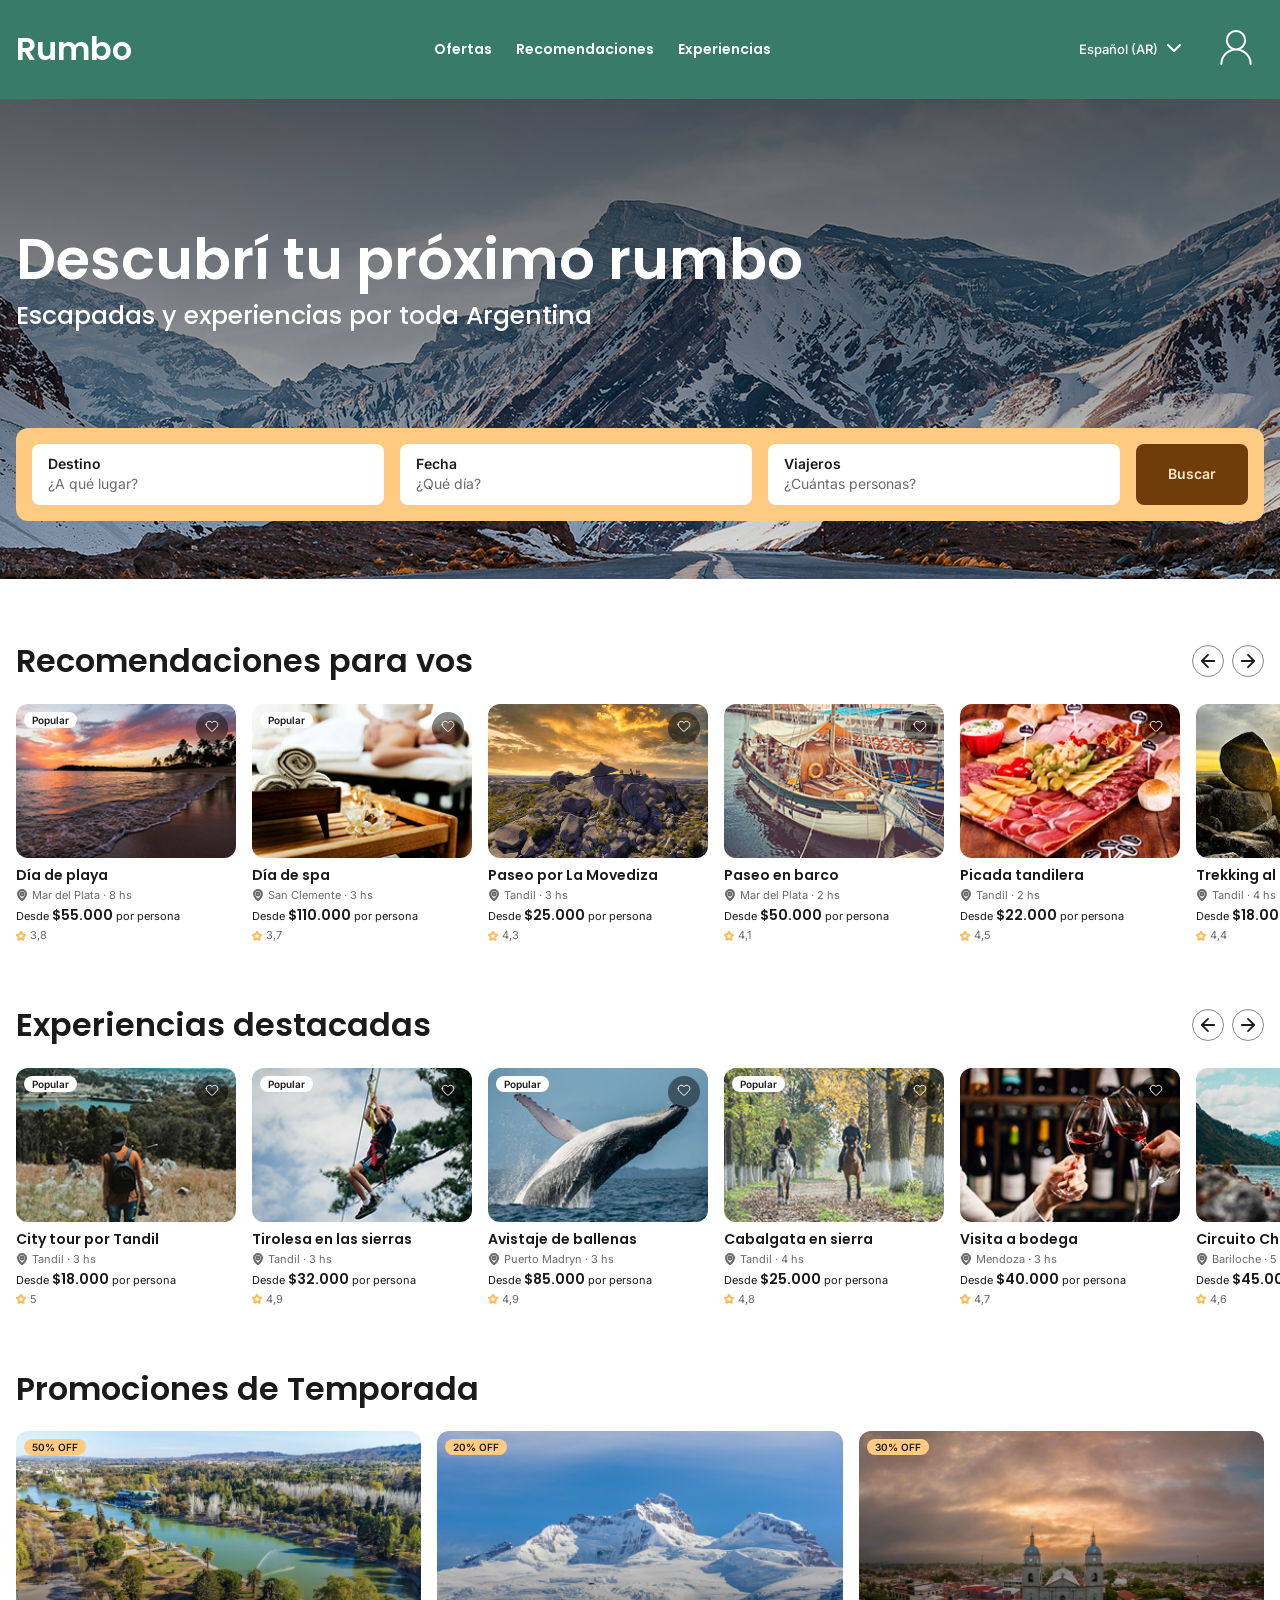
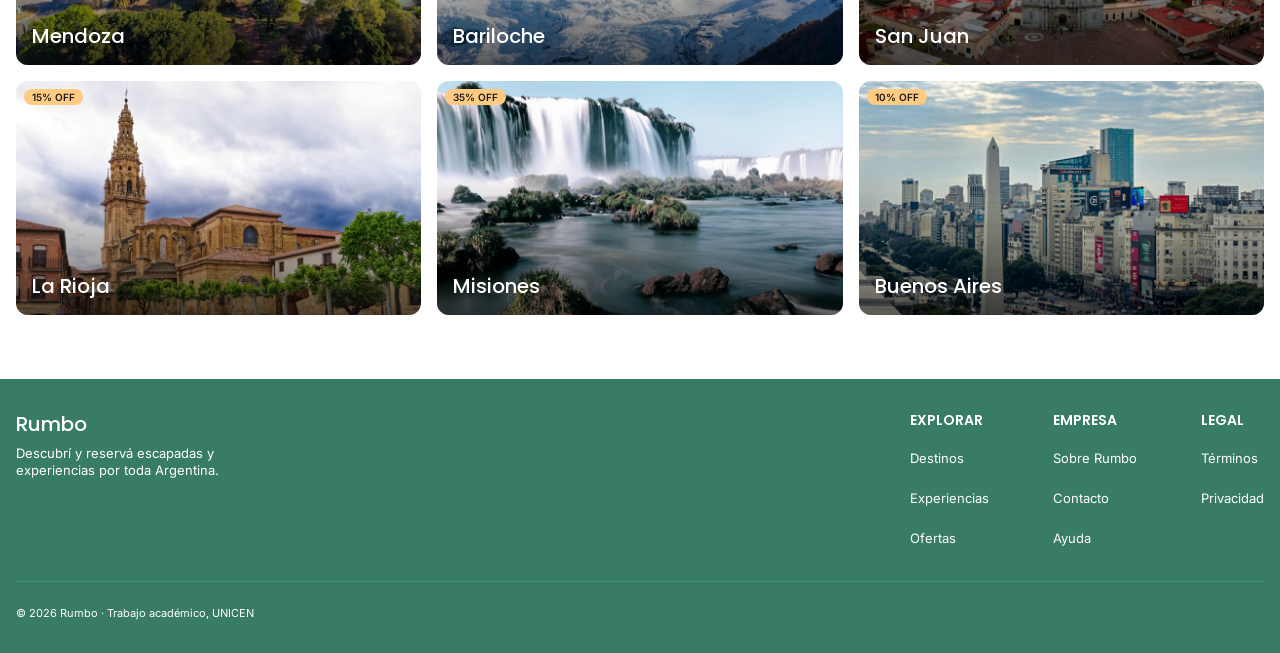
==== index.html @ c17cc3af "Rumbo: Home, Explorar y Detalle (avance)" ====
<!doctype html>
<html lang="es">
  <head>
    <meta charset="UTF-8" />
    <meta name="viewport" content="width=device-width, initial-scale=1.0" />
    <title>Rumbo · Escapadas y experiencias</title>
    <link rel="preconnect" href="https://fonts.googleapis.com" />
    <link rel="preconnect" href="https://fonts.gstatic.com" crossorigin />
    <link
      href="https://fonts.googleapis.com/css2?family=Inter:wght@400;500;600&family=Poppins:wght@500;600&display=swap"
      rel="stylesheet"
    />
    <link rel="stylesheet" href="css/tokens.css" />
    <link rel="stylesheet" href="css/estilos.css" />
  </head>
  <body>
    <header class="header">
      <div class="contenedor header__interior">
        <a href="index.html" class="header__logo">Rumbo</a>

        <nav class="header__nav" aria-label="Principal">
          <a href="explorar.html?filtro=ofertas">Ofertas</a>
          <a href="explorar.html?orden=recomendados">Recomendaciones</a>
          <a href="explorar.html">Experiencias</a>
        </nav>

        <div class="header__acciones">
          <button class="header__idioma" type="button">
            Español (AR) <span data-icono="chevron"></span>
          </button>

          <div class="header__cuenta">
            <button
              class="header__usuario"
              type="button"
              aria-label="Mi cuenta"
              aria-expanded="false"
              aria-controls="menu-cuenta"
              data-icono="usuario"
            ></button>

            <ul class="menu-cuenta" id="menu-cuenta" hidden>
              <li>
                <a href="cuenta.html#guardados"
                  ><span data-icono="guardados"></span>Viajes guardados</a
                >
              </li>
              <li>
                <a href="cuenta.html#proximos"
                  ><span data-icono="proximos"></span>Próximos viajes</a
                >
              </li>
              <li>
                <a href="cuenta.html#notificaciones"
                  ><span data-icono="notificaciones"></span>Notificaciones</a
                >
              </li>
              <li class="menu-cuenta__separador" role="separator"></li>
              <li>
                <a href="cuenta.html#preferencias"
                  ><span data-icono="preferencias"></span>Preferencias</a
                >
              </li>
              <li>
                <a href="#"><span data-icono="ayuda"></span>Centro de ayuda</a>
              </li>
              <li class="menu-cuenta__separador" role="separator"></li>
              <li>
                <a href="index.html"
                  ><span data-icono="salir"></span>Cerrar sesión</a
                >
              </li>
            </ul>
          </div>
        </div>
      </div>
    </header>
    <main>
      <section class="hero" aria-labelledby="hero-titulo">
        <div class="contenedor">
          <h1 id="hero-titulo">Descubrí tu próximo rumbo</h1>
          <p class="hero__subtitulo">
            Escapadas y experiencias por toda Argentina
          </p>
        </div>

        <div class="contenedor">
          <form class="buscador" action="explorar.html" method="get">
            <label class="buscador__campo">
              <span class="buscador__etiqueta">Destino</span>
              <input
                class="buscador__input"
                type="text"
                name="destino"
                placeholder="¿A qué lugar?"
              />
            </label>

            <label class="buscador__campo">
              <span class="buscador__etiqueta">Fecha</span>
              <input
                class="buscador__input"
                type="text"
                name="fecha"
                placeholder="¿Qué día?"
              />
            </label>

            <label class="buscador__campo">
              <span class="buscador__etiqueta">Viajeros</span>
              <input
                class="buscador__input"
                type="text"
                name="viajeros"
                placeholder="¿Cuántas personas?"
              />
            </label>
            <button type="submit" class="boton boton--primario">Buscar</button>
          </form>
        </div>
      </section>

      <section
        class="seccion"
        aria-labelledby="titulo-recomendaciones"
        data-carrusel
      >
        <div class="contenedor">
          <div class="seccion__encabezado">
            <h2 id="titulo-recomendaciones">Recomendaciones para vos</h2>
            <div class="carrusel__controles">
              <button
                class="carrusel__flecha"
                type="button"
                data-direccion="-1"
                data-icono="flechaIzq"
                aria-label="Anterior"
              ></button>
              <button
                class="carrusel__flecha"
                type="button"
                data-direccion="1"
                data-icono="flechaDer"
                aria-label="Siguiente"
              ></button>
            </div>
          </div>
          <div class="carrusel" data-lista="recomendadas"></div>
        </div>
      </section>

      <section
        class="seccion"
        aria-labelledby="titulo-destacadas"
        data-carrusel
      >
        <div class="contenedor">
          <div class="seccion__encabezado">
            <h2 id="titulo-destacadas">Experiencias destacadas</h2>
            <div class="carrusel__controles">
              <button
                class="carrusel__flecha"
                type="button"
                data-direccion="-1"
                data-icono="flechaIzq"
                aria-label="Anterior"
              ></button>
              <button
                class="carrusel__flecha"
                type="button"
                data-direccion="1"
                data-icono="flechaDer"
                aria-label="Siguiente"
              ></button>
            </div>
          </div>
          <div class="carrusel" data-lista="destacadas"></div>
        </div>
      </section>

      <section class="seccion" aria-labelledby="titulo-promociones">
        <div class="contenedor">
          <h2 id="titulo-promociones" class="seccion__titulo">
            Promociones de Temporada
          </h2>
          <div class="promos" data-lista="promociones"></div>
        </div>
      </section>
    </main>
    <footer class="footer">
      <div class="contenedor">
        <div class="footer__principal">
          <div class="footer__marca">
            <p class="footer__logo">Rumbo</p>
            <p class="footer__descripcion">
              Descubrí y reservá escapadas y experiencias por toda Argentina.
            </p>
          </div>

          <div class="footer__columnas">
            <nav aria-label="Explorar">
              <h2 class="footer__titulo">Explorar</h2>
              <ul class="footer__lista">
                <li><a href="explorar.html">Destinos</a></li>
                <li><a href="explorar.html">Experiencias</a></li>
                <li><a href="explorar.html?filtro=ofertas">Ofertas</a></li>
              </ul>
            </nav>

            <nav aria-label="Empresa">
              <h2 class="footer__titulo">Empresa</h2>
              <ul class="footer__lista">
                <li><a href="#">Sobre Rumbo</a></li>
                <li><a href="#">Contacto</a></li>
                <li><a href="#">Ayuda</a></li>
              </ul>
            </nav>

            <nav aria-label="Legal">
              <h2 class="footer__titulo">Legal</h2>
              <ul class="footer__lista">
                <li><a href="#">Términos</a></li>
                <li><a href="#">Privacidad</a></li>
              </ul>
            </nav>
          </div>
        </div>

        <p class="footer__legal">© 2026 Rumbo · Trabajo académico, UNICEN</p>
      </div>
    </footer>
    <script src="js/iconos.js" defer></script>
    <script src="js/comunes.js" defer></script>
    <script src="js/favoritos.js" defer></script>
    <script src="data/experiencias.js" defer></script>
    <script src="data/promociones.js" defer></script>
    <script src="js/cards.js" defer></script>
    <script src="js/carrusel.js" defer></script>
    <script src="js/home.js" defer></script>
  </body>
</html>
---- css/tokens.css ----
/* Variables del sistema de diseño de Rumbo */


:root {
  /* Color · Primario (positivos = más claros, "n" = más oscuros) */
  --color-primary:    #387B66;
  --color-primary-1:  #43937A;
  --color-primary-2:  #4EAC8F;
  --color-primary-3:  #65B99F;
  --color-primary-n1: #2D6252;
  --color-primary-n2: #214A3D;
  --color-primary-n3: #163129;
 
  /* Color · Secundario */
  --color-secundary:    #FFCB82;
  --color-secundary-1:  #FFDAA6;
  --color-secundary-2:  #FFE9C9;
  --color-secundary-3:  #FFF8ED;
  --color-secundary-n1: #FFBC5E;
  --color-secundary-n2: #FFAD3B;
  --color-secundary-n3: #FF9E17;
 
  /* Color · Acento (marrón del CTA principal) */
  --color-acento:    #381E05;
  --color-acento-1:  #4B2807;
  --color-acento-2:  #5E3208;
  --color-acento-3:  #703C0A;
  --color-acento-n1: #251403;
  --color-acento-n2: #170D02;
  --color-acento-n3: #090501;
 
  /* Color · Neutros y estados */
  --texto-principal:  #1A1A1A;
  --texto-secundario: #6A6A6A;
  --texto-muted:      #9A9A9A;  /* no pasa 4.5:1: solo para elementos decorativos */
  --borde:            #D9D9D9;
  --borde-input:      #8A8A8A;  /* ≥3:1 sobre blanco (WCAG 1.4.11) */
  --fondo-disabled:   #E0E0E0;
  --blanco:           #FFFFFF;
  --favorito:         #E5484D;
 
  /* Tipografías */
  --fuente-titulos: "Poppins", sans-serif;
  --fuente-cuerpo:  "Inter", sans-serif;
 
  /* Pesos de fuente */
  --peso-regular:  400;
  --peso-medium:   500;
  --peso-semibold: 600;
 
  /* Text styles · Heading (Poppins) */
  --display-size: 56px;  --display-lh: 1.10;  --display-peso: var(--peso-semibold);
  --h1-size: 40px;  --h1-lh: 1.10;  --h1-peso: var(--peso-semibold);
  --h2-size: 32px;  --h2-lh: 1.15;  --h2-peso: var(--peso-semibold);
  --h3-size: 25px;  --h3-lh: 1.20;  --h3-peso: var(--peso-medium);
  --h4-size: 20px;  --h4-lh: 1.30;  --h4-peso: var(--peso-medium);
  --h5-size: 14px;  --h5-lh: 1.30;  --h5-peso: var(--peso-semibold);
 
  /* Text styles · Body (Inter) */
  --body-size:    16px;  --body-lh:    1.50;  --body-peso:    var(--peso-regular);
  --small-size:   13px;  --small-lh:   1.30;  --small-peso:   var(--peso-regular);
  --meta-size:    11px;  --meta-lh:    1.30;  --meta-peso:    var(--peso-regular);
  --caption-size: 11px;  --caption-lh: 1.30;  --caption-peso: var(--peso-semibold);
 
  /* Text styles · Label (Inter) */
  --btn-size:      14px;  --btn-lh:      1.20;  --btn-peso:      var(--peso-semibold);
  --input-size:    14px;  --input-lh:    1.30;  --input-peso:    var(--peso-regular);
  --inputcap-size: 12px;  --inputcap-lh: 1.30;  --inputcap-peso: var(--peso-medium);
  --nav-size:      13px;  --nav-lh:      1.20;  --nav-peso:      var(--peso-medium);
  --tag-size:      10px;  --tag-lh:      1.20;  --tag-peso:      var(--peso-semibold);
 
  /* Radios */
  --radio-m:    8px;
  --radio-l:    12px;
  --radio-pill: 999px;
 
  /* Espaciado (confirmá estos valores con tu Figma) */
  --esp-1: 4px;
  --esp-2: 8px;
  --esp-3: 16px;
  --esp-4: 24px;
  --esp-5: 32px;
  --esp-6: 64px;
 
  /* Layout */
  --ancho-contenido: 1280px;

  /* Text styles completos (peso tamaño/line-height familia) */
  --texto-display: var(--display-peso) var(--display-size)/var(--display-lh) var(--fuente-titulos);
  --texto-h1: var(--h1-peso) var(--h1-size)/var(--h1-lh) var(--fuente-titulos);
  --texto-h2: var(--h2-peso) var(--h2-size)/var(--h2-lh) var(--fuente-titulos);
  --texto-h3: var(--h3-peso) var(--h3-size)/var(--h3-lh) var(--fuente-titulos);
  --texto-h4: var(--h4-peso) var(--h4-size)/var(--h4-lh) var(--fuente-titulos);
  --texto-h5: var(--h5-peso) var(--h5-size)/var(--h5-lh) var(--fuente-titulos);

  --texto-body:    var(--body-peso) var(--body-size)/var(--body-lh) var(--fuente-cuerpo);
  --texto-small:   var(--small-peso) var(--small-size)/var(--small-lh) var(--fuente-cuerpo);
  --texto-meta:    var(--meta-peso) var(--meta-size)/var(--meta-lh) var(--fuente-cuerpo);
  --texto-caption: var(--caption-peso) var(--caption-size)/var(--caption-lh) var(--fuente-cuerpo);

  --texto-btn:      var(--btn-peso) var(--btn-size)/var(--btn-lh) var(--fuente-cuerpo);
  --texto-input:    var(--input-peso) var(--input-size)/var(--input-lh) var(--fuente-cuerpo);
  --texto-inputcap: var(--inputcap-peso) var(--inputcap-size)/var(--inputcap-lh) var(--fuente-cuerpo);
  --texto-nav:      var(--nav-peso) var(--nav-size)/var(--nav-lh) var(--fuente-cuerpo);
  --texto-tag:      var(--tag-peso) var(--tag-size)/var(--tag-lh) var(--fuente-cuerpo);
}
---- css/estilos.css ----
/* =============================================================
   Rumbo · estilos.css
   Las variables (colores, tipografías, espaciados) están en tokens.css,
   que replica los estilos y variables del Design System de Figma.

   Índice
   1. BASE: reset, texto, contenedor, accesibilidad
   2. HEADER Y MENÚ DE LA CUENTA
   3. FOOTER
   4. BOTÓN
   5. CARD DE EXPERIENCIA
   6. HOME: hero, buscador, carrusel y promociones
   ============================================================= */

/* =============================================================
   1. BASE: reset, texto, contenedor, accesibilidad
   ============================================================= */

*,
*::before,
*::after {
  box-sizing: border-box;
}

body,
h1,
h2,
h3,
h4,
h5,
p,
ul {
  margin: 0;
}

img {
  max-width: 100%;
  display: block;
}

/* ===== Texto base ===== */

body {
  font-family: var(--fuente-cuerpo);
  font-size: var(--body-size);
  line-height: var(--body-lh);
  font-weight: var(--body-peso);
  color: var(--texto-principal);
  background: var(--blanco);
}

h1,
h2,
h3,
h4,
h5 {
  font-family: var(--fuente-titulos);
}

h1 {
  font: var(--texto-h1);
}
h2 {
  font: var(--texto-h2);
}
h3 {
  font: var(--texto-h3);
}
h4 {
  font: var(--texto-h4);
}
h5 {
  font: var(--texto-h5);
}

/* ===== Estructura general ===== */

/* Contenido de 1280 px de la grilla de Figma + 16 px de aire a cada lado */
.contenedor {
  width: 100%;
  max-width: calc(var(--ancho-contenido) + 2 * var(--esp-3));
  margin-inline: auto;
  padding-inline: var(--esp-3);
}

main {
  padding-bottom: var(--esp-6);
}

/* ===== Accesibilidad ===== */

/* Foco visible con teclado. Sobre fondos oscuros se cambia a blanco
   (ver header.css, footer.css y home.css) */
:focus-visible {
  outline: 2px solid var(--color-acento);
  outline-offset: 2px;
}

/* Quien pide menos movimiento no recibe transiciones ni animaciones */
@media (prefers-reduced-motion: reduce) {
  *,
  *::before,
  *::after {
    transition: none !important;
    animation: none !important;
  }
}

/* =============================================================
   2. HEADER Y MENÚ DE LA CUENTA
   ============================================================= */

.header {
  background: var(--color-primary);
  color: var(--blanco);
}

.header__interior {
  display: flex;
  justify-content: space-between;
  align-items: center;
  padding-block: var(--esp-4);
}

.header__logo {
  font: var(--texto-h2);
  color: var(--blanco);
  text-decoration: none;
}

.header__nav {
  display: flex;
  gap: var(--esp-4);
}

.header__nav a {
  font: var(--texto-h5);
  color: var(--blanco);
  text-decoration: none;
}

.header__nav a:hover {
  text-decoration: underline;
}

.header__acciones {
  display: flex;
  align-items: center;
  gap: var(--esp-3);
}

.header__idioma,
.header__usuario {
  background: none;
  border: 0;
  color: var(--blanco);
  font: var(--texto-nav);
  cursor: pointer;
}

.header__idioma {
  display: inline-flex;
  align-items: center;
  gap: var(--esp-1);
}

/* Foco blanco: el header es oscuro */
.header :focus-visible {
  outline-color: var(--blanco);
  outline-offset: 4px;
}

/* ===== Menú de la cuenta (se despliega desde el ícono de usuario) ===== */

.header__cuenta {
  position: relative;
}

.menu-cuenta {
  position: absolute;
  top: calc(
    100% + var(--esp-4)
  ); /* justo donde termina el header (su padding es --esp-4) */
  right: 0;
  z-index: 10;
  width: 280px;
  margin: 0;
  padding: var(--esp-2);
  list-style: none;
  background: var(--blanco);
  color: var(--texto-principal);
  border-radius: var(--radio-l);
  box-shadow: 0 8px 16px rgba(0, 0, 0, 0.12);
}

.menu-cuenta[hidden] {
  display: none;
}

.menu-cuenta a {
  display: flex;
  align-items: center;
  gap: var(--esp-3);
  min-height: 44px;
  padding: 0 var(--esp-3);
  border-radius: var(--radio-m);
  color: var(--texto-principal);
  font: var(--texto-nav);
  text-decoration: none;
}

.menu-cuenta a:hover {
  background: var(--color-secundary-3);
}

/* El menú es blanco: vuelve el foco de color */
.menu-cuenta a:focus-visible {
  outline-color: var(--color-acento);
  outline-offset: 0;
}

.menu-cuenta__separador {
  height: 1px;
  margin: var(--esp-2);
  background: var(--borde);
}

/* =============================================================
   3. FOOTER
   ============================================================= */

.footer {
  background: var(--color-primary);
  color: var(--blanco);
  padding-block: var(--esp-5);
}

.footer__principal {
  display: flex;
  justify-content: space-between;
  gap: var(--esp-5);
  padding-bottom: var(--esp-5);
  border-bottom: 1px solid var(--color-primary-1);
}

.footer__logo {
  font: var(--texto-h4);
  margin-bottom: var(--esp-2);
}

.footer__descripcion {
  font: var(--texto-small);
  max-width: 280px;
}

.footer__columnas {
  display: flex;
  gap: var(--esp-6);
}

.footer__titulo {
  font: var(--texto-h5);
  text-transform: uppercase;
  margin-bottom: var(--esp-3);
}

.footer__lista {
  list-style: none;
  padding: 0;
  display: flex;
  flex-direction: column;
  gap: var(--esp-3);
}

.footer a {
  font: var(--texto-small);
  color: var(--blanco);
  text-decoration: none;
}

.footer a:hover {
  text-decoration: underline;
}

.footer__legal {
  font: var(--texto-meta);
  padding-top: var(--esp-4);
}

/* Foco blanco: el footer es oscuro */
.footer :focus-visible {
  outline-color: var(--blanco);
  outline-offset: 4px;
}

/* =============================================================
   4. BOTÓN
   ============================================================= */

.boton {
  display: inline-flex;
  align-items: center;
  justify-content: center;
  padding: var(--esp-3) var(--esp-5);
  border: 0;
  border-radius: var(--radio-m);
  font: var(--texto-btn);
  text-decoration: none;
  cursor: pointer;
  transition:
    background-color 0.15s,
    color 0.15s,
    box-shadow 0.15s;
}

/* Primario: default, hover, focus y cargando (estados del Figma) */
.boton--primario {
  background: var(--color-acento-3);
  color: var(--color-secundary-2);
}

.boton--primario:hover {
  background: var(--color-acento-n1);
}

.boton--primario:focus-visible {
  background: var(--color-acento-n1);
  outline: none;
  box-shadow: inset 0 0 0 2px var(--color-secundary);
}

.boton--cargando {
  background: var(--color-acento);
  color: var(--color-secundary-2);
  cursor: progress;
}

/* =============================================================
   5. CARD DE EXPERIENCIA
   ============================================================= */

.card {
  position: relative;
  flex: 0 0 220px;
  scroll-snap-align: start;
  border-radius: var(--radio-l);
  background: var(--blanco);
  transition: box-shadow 0.2s ease;
}

.card:hover {
  box-shadow: 0 8px 16px rgba(0, 0, 0, 0.12);
}

.card__enlace {
  display: block;
  color: inherit;
  text-decoration: none;
}

.card__enlace:focus-visible {
  outline-offset: 4px;
  border-radius: var(--radio-l);
}

.card__media {
  position: relative;
  aspect-ratio: 220 / 154;
  border-radius: var(--radio-l);
  overflow: hidden;
  background: var(--color-secundary-1);
}

.card__media img {
  width: 100%;
  height: 100%;
  object-fit: cover;
}

.card__etiqueta {
  position: absolute;
  top: var(--esp-2);
  left: var(--esp-2);
  padding: 2px var(--esp-2);
  border-radius: var(--radio-pill);
  background: var(--blanco);
  font: var(--texto-tag);
}

.card__cuerpo {
  display: flex;
  flex-direction: column;
  gap: var(--esp-1);
  padding-top: var(--esp-2);
}

.card__titulo {
  font: var(--texto-h5);
}

.card__lugar,
.card__valoracion {
  display: flex;
  align-items: center;
  gap: var(--esp-1);
  font: var(--texto-meta);
  color: var(--texto-secundario);
}

.card__valoracion svg {
  color: var(--color-secundary-n1);
}

.card__precio {
  font: var(--texto-meta);
}

.card__precio strong {
  font: var(--texto-h5);
}

/* Corazón de favoritos: vacío por defecto, lleno y rojo cuando está activo */
.card__favorito {
  position: absolute;
  top: var(--esp-2);
  right: var(--esp-2);
  width: 32px;
  height: 32px;
  border: 0;
  border-radius: 50%;
  background: rgba(0, 0, 0, 0.45);
  color: var(--blanco);
  cursor: pointer;
}

.card__favorito svg {
  fill: none;
  stroke: currentColor;
}

.card__favorito[aria-pressed="true"] {
  color: var(--favorito);
}

.card__favorito[aria-pressed="true"] svg {
  fill: currentColor;
}

/* =============================================================
   6. HOME: hero, buscador, carrusel y promociones
   ============================================================= */

/* ----- Hero ----- */

.hero {
  min-height: 480px;
  padding-top: 130px; /* medidas del Figma (frame de 1440 × 480) */
  padding-bottom: 58px;
  color: var(--blanco);
  display: flex;
  flex-direction: column;
  justify-content: space-between;
  gap: var(--esp-5);
  background:
    linear-gradient(
      to bottom,
      rgba(0, 0, 0, 0.6) 0%,
      rgba(0, 0, 0, 0.4) 50%,
      rgba(0, 0, 0, 0.1) 100%
    ),
    url("../img/hero-quebrada.jpg") center / cover no-repeat;
}

.hero h1 {
  font: var(--texto-display);
}

.hero__subtitulo {
  margin-top: 10px;
  font: var(--texto-h3);
}

/* Foco blanco: el hero es una foto oscurecida */
.hero :focus-visible {
  outline-color: var(--blanco);
}

/* ----- Buscador ----- */

.buscador {
  display: flex;
  gap: var(--esp-3);
  padding: var(--esp-3);
  background: var(--color-secundary);
  border-radius: var(--radio-l);
}

.buscador__campo {
  flex: 1;
  display: flex;
  flex-direction: column;
  gap: 2px;
  padding: 12px var(--esp-3);
  background: var(--blanco);
  border-radius: var(--radio-m);
  color: var(--texto-principal);
  cursor: text;
  min-width: 0;
}

.buscador__campo:focus-within {
  outline: 2px solid var(--color-acento);
  outline-offset: 2px;
}

.buscador__etiqueta {
  font: var(--texto-btn);
}

.buscador__input {
  padding: 0;
  border: 0;
  outline: none;
  background: transparent;
  font: var(--texto-input);
  color: var(--texto-principal);
  width: 100%;
  min-width: 0;
}

.buscador__input::placeholder {
  color: var(--texto-secundario);
  opacity: 1;
}

/* ----- Secciones ----- */

.seccion {
  padding-top: var(--esp-6);
}

.seccion__encabezado {
  display: flex;
  justify-content: space-between;
  align-items: center;
  margin-bottom: var(--esp-4);
}

.seccion__titulo {
  margin-bottom: var(--esp-4);
}

/* ----- Carrusel ----- */

/* El scroll horizontal recorta lo que sobresale (la sombra del hover de la card).
   El padding le da lugar a la sombra y el margen negativo compensa ese espacio. */
.carrusel {
  display: flex;
  gap: var(--esp-3);
  overflow-x: auto;
  scroll-snap-type: x mandatory;
  scrollbar-width: none;
  padding: var(--esp-2) var(--esp-3) var(--esp-4);
  margin: calc(-1 * var(--esp-2)) calc(-1 * var(--esp-3))
    calc(-1 * var(--esp-4));
  scroll-padding-inline: var(--esp-3);
  cursor: grab;
}

.carrusel__controles {
  display: flex;
  gap: var(--esp-2);
}

.carrusel__flecha {
  display: grid;
  place-items: center;
  width: 32px;
  height: 32px;
  border: 1px solid var(--borde-input);
  border-radius: 50%;
  background: var(--blanco);
  color: var(--texto-principal);
  cursor: pointer;
}

.carrusel__flecha:hover {
  background: var(--color-secundary-3);
}

.carrusel--arrastrando {
  scroll-snap-type: none; /* sin snap mientras se arrastra, si no pelea con el gesto */
  cursor: grabbing;
  user-select: none;
}
/* ----- Promociones de temporada ----- */

.promos {
  display: grid;
  grid-template-columns: repeat(3, 1fr);
  gap: var(--esp-3);
}

.promo {
  position: relative;
  display: block;
  aspect-ratio: 416 / 240;
  border-radius: var(--radio-l);
  overflow: hidden;
  background: var(--color-primary-n2);
  color: var(--blanco);
  text-decoration: none;
}

.promo img {
  width: 100%;
  height: 100%;
  object-fit: cover;
  transition: transform 0.3s;
}

.promo:hover img {
  transform: scale(1.05);
}

/* Degradé oscuro abajo para que el nombre se lea sobre la foto */
.promo::after {
  content: "";
  position: absolute;
  inset: 0;
  background: linear-gradient(to top, rgba(0, 0, 0, 0.6), rgba(0, 0, 0, 0) 60%);
}

.promo__descuento,
.promo__nombre {
  position: absolute;
  z-index: 1;
}

.promo__descuento {
  top: var(--esp-2);
  left: var(--esp-2);
  padding: 2px var(--esp-2);
  border-radius: var(--radio-pill);
  background: var(--color-secundary);
  color: var(--texto-principal);
  font: var(--texto-tag);
}

.promo__nombre {
  left: var(--esp-3);
  bottom: var(--esp-3);
  font: var(--texto-h4);
}

/* ===== 7. EXPLORAR ===== */

.explorar {
  display: flex;
  flex-direction: column;
  gap: var(--esp-5); /* 32 */
  padding-block: var(--esp-5) var(--esp-6); /* 32 arriba, 64 abajo */
}

.explorar__titulo {
  display: flex;
  justify-content: space-between;
  align-items: center;
}

.explorar__titulo h1 {
  font: var(--texto-h2);
}

.explorar__resumen {
  margin-top: var(--esp-1); /* 4 */
  font: var(--texto-small);
  color: var(--texto-secundario);
}

.ordenar {
  font: var(--texto-nav);
  color: var(--texto-secundario);
}

.ordenar select {
  border: 0;
  background: none;
  font: inherit;
  color: inherit;
  cursor: pointer;
}

.explorar__fila {
  display: flex;
  align-items: flex-start;
  gap: 48px;
}

.resultados__vacio {
  font: var(--texto-small);
  color: var(--texto-secundario);
}

/* Panel de filtros: 280 de ancho */
.filtros {
  flex: 0 0 280px;
  display: flex;
  flex-direction: column;
  gap: var(--esp-4); /* 24 entre grupos */
  min-width: 0;
}

.filtros fieldset {
  display: flex;
  flex-direction: column;
  gap: var(--esp-2); /* 8 entre opciones */
  min-width: 0;
  margin: 0;
  padding: 0;
  border: 0;
}

.filtros legend {
  margin-bottom: var(--esp-2);
  padding: 0;
  font: var(--texto-h5);
}

.filtros label {
  display: flex;
  align-items: center;
  gap: var(--esp-2);
  min-height: 24px;
  font: var(--texto-small);
}

.filtros input[type="checkbox"] {
  width: 18px;
  height: 18px;
  accent-color: var(--color-primary);
}

.filtros__precio {
  display: flex;
  gap: var(--esp-2);
}

.filtros__precio input {
  flex: 1;
  min-width: 0;
  height: 40px;
  padding: 0 var(--esp-3);
  border: 1px solid var(--borde-input);
  border-radius: var(--radio-m);
  font: var(--texto-input);
}

.filtros__precio input::placeholder {
  color: var(--texto-secundario);
}

.filtros__limpiar {
  align-self: flex-start;
  padding: 0;
  border: 0;
  background: none;
  color: var(--color-primary);
  font: var(--texto-small);
  text-decoration: underline;
  cursor: pointer;
}

/* Resultados: 952 de ancho, 4 cards de 220 con gap 24 horizontal y 32 vertical */
.resultados {
  flex: 1;
  display: flex;
  flex-wrap: wrap;
  gap: var(--esp-5) var(--esp-4);
  align-content: flex-start;
}
/* =============================================================
   7. RESPONSIVE: mobile (menos de 768 px, frame de Figma de 390)
   ============================================================= */

@media (max-width: 767px) {
  .contenedor {
    padding-inline: var(--esp-4);
  }

  .header__logo {
    font: var(--texto-h3);
  }

  .header__usuario svg {
    width: 28px;
    height: 28px;
  }

  .header__usuario {
    display: grid;
    place-items: center;
    width: 44px; /* área táctil de 44 × 44 */
    height: 44px;
  }

  /* Header de 64 de alto: solo logo y usuario */
  .header__nav,
  .header__idioma {
    display: none;
  }

  .header__interior {
    min-height: 64px;
    padding-block: 0;
  }

  .menu-cuenta {
    width: 200px;
    padding: var(--esp-2); /* 8 */
    top: calc(100% + 10px); /* (64 del header − 44 del botón) / 2 */
  }

  .menu-cuenta a {
    min-height: 32px;
    gap: var(--esp-2); /* 8, a confirmar en Figma */
    padding: 0 var(--esp-2); /* 8, a confirmar en Figma */
  }

  .menu-cuenta__separador {
    margin: var(--esp-1) var(--esp-2); /* 4 arriba/abajo, 8 a los lados */
  }

  /* Hero de 600 de alto */
  .hero {
    min-height: 600px;
    padding-top: var(--esp-3);
    padding-bottom: var(--esp-4);
    gap: var(--esp-5); /* el gap de 32 entre el título y el buscador */
  }

  .hero h1 {
    font: var(--texto-h2);
  }

  .hero__subtitulo {
    margin-top: 12px;
    font: var(--texto-body);
  }

  .buscador {
    flex-direction: column;
    gap: var(--esp-2);
    padding: 12px 0;
    background: transparent;
  }

  .buscador__campo {
    height: 47px;
    padding-block: 0;
    justify-content: center;
  }
  .buscador .boton {
    width: 100%;
    height: 47px;
    padding-block: 0;
    flex-shrink: 0;
  }

  .seccion {
    padding-top: var(--esp-5);
  }

  .seccion__encabezado,
  .seccion__titulo {
    margin-bottom: var(--esp-5);
  }

  .seccion__encabezado h2,
  .seccion__titulo {
    font: var(--texto-h4);
  }

  .carrusel__controles {
    display: none;
  }

  /* Promociones: una por fila */
  .promos {
    grid-template-columns: 1fr;
  }

  .promo {
    aspect-ratio: 342 / 160;
  }

  main {
    padding-bottom: var(--esp-5);
  }

  /* Footer resumido de 124 de alto: sin las columnas de links */
  .footer {
    padding-block: var(--esp-4);
  }

  .footer__columnas {
    display: none;
  }

  .footer__logo {
    font: var(--texto-h5);
  }

  .footer__descripcion {
    font: var(--texto-meta);
    max-width: none;
  }

  .footer__principal {
    padding-bottom: var(--esp-2);
  }

  .footer__legal {
    padding-top: 12px;
  }
}

/* ===== 8. DETALLE ===== */
/* El bloque mobile pasa a ser la sección 9 y sigue al final */

.detalle {
  padding-bottom: 0; /* pisa el main { padding-bottom } de la Home */
}

/* --- Contenido: migas, título, ubicación y datos --- */

.detalle__contenido {
  display: flex;
  flex-direction: column;
  gap: var(--esp-5); /* 32 */
  padding-block: var(--esp-5);
}

.detalle__titulo {
  display: flex;
  justify-content: space-between;
  align-items: flex-start;
}

.migas ol {
  display: flex;
  margin: 0;
  padding: 0;
  list-style: none;
  font: var(--texto-meta);
}

.migas li + li::before {
  content: "·";
  margin-inline: var(--esp-1);
}

.migas a {
  color: inherit;
  text-decoration: none;
}

.migas a:hover {
  text-decoration: underline;
}

.detalle__titulo h1 {
  font: var(--texto-h2);
}

.detalle__ubicacion {
  font: var(--texto-small);
}

.detalle__ubicacion svg {
  width: 14px;
  height: 14px;
  vertical-align: -2px;
}

.detalle__favorito {
  display: grid;
  place-items: center;
  width: 32px;
  height: 32px;
  border: 0;
  background: none;
  color: var(--texto-principal);
  cursor: pointer;
}

.detalle__favorito svg {
  width: 28px;
  height: 28px;
  fill: none;
  stroke: currentColor;
}

.detalle__favorito[aria-pressed="true"] {
  color: var(--favorito);
}

.detalle__favorito[aria-pressed="true"] svg {
  fill: currentColor;
}

.detalle__datos {
  display: flex;
  flex-wrap: wrap;
  gap: var(--esp-5);                     
  margin: 0;
  padding: 0;
  list-style: none;
  font: var(--texto-small);   
}

.detalle__datos li {
  display: flex;
  align-items: center;
  gap: var(--esp-2);
}

.detalle__datos svg {
  width: 20px;                           
  height: 20px;
}

/* --- Galería: 380 de alto. Foto grande (636) y cuatro chicas (314 × 186) --- */

.detalle__galeria {
  display: grid;
  grid-template-columns: repeat(2, minmax(0, 1fr));
  grid-template-rows: minmax(0, 1fr);    /* ← nueva: la fila no crece más que los 380 */
  gap: var(--esp-2);
  height: 380px;
}

.detalle__galeria img {
  width: 100%;
  height: 100%;
  object-fit: cover;
  border-radius: var(--radio-l);
}

.galeria__secundarias {
  display: grid;
  grid-template-columns: repeat(2, minmax(0, 1fr));
  grid-template-rows: repeat(2, minmax(0, 1fr));
  gap: var(--esp-2);
  min-height: 0;
}

/* --- Columnas: información (izquierda) y reserva (derecha) --- */

.detalle__columnas {
display: flex;
  gap: 48px;
  padding-top: var(--esp-5);             /* 32 de respiro debajo de la galería */
  padding-bottom: var(--esp-6);          /* 64 */
}

.detalle__info {
  display: flex;
  flex-direction: column;
  gap: 48px;
  flex: 0 0 820px; 
  min-width: 0;
}

.detalle__reserva {
  display: flex;
  flex-direction: column;
  gap: var(--esp-3);   
  flex: 1;
  min-width: 0;
  align-self: flex-start;                /* sin esto se estira y el sticky no funciona */
  position: sticky;                      /* queda fija al scrollear: borrá estas dos líneas si no la querés */
  top: var(--esp-4);
  padding: var(--esp-4);
  background: var(--blanco);
  border: 1px solid var(--borde);
  border-radius: var(--radio-l);
}

.reserva__precio {
  margin: 0;
  font: var(--texto-body);
}

.reserva__precio strong {
  font: var(--texto-h3);
}

.reserva__campos {
  display: flex;
  gap: var(--esp-3); 
}

.reserva__campo {
  flex: 1;
  min-width: 0;
}

.reserva__campo input {
  width: 100%;
  min-width: 0;
  height: 40px;
  padding: 0 var(--esp-3);
  border: 1px solid var(--borde-input);
  border-radius: var(--radio-m);
  font: var(--texto-input);
  text-align: center;
}

.reserva__campo input::placeholder {
  color: var(--texto-secundario);
  opacity: 1;
}

.detalle__reserva .boton {
  width: 100%;
  height: 40px;
  padding-block: 0;
}

.reserva__guardar {
  gap: var(--esp-2);
}

.reserva__guardar svg {
  width: 20px;
  height: 20px;
  color: var(--favorito);
  fill: none;
  stroke: currentColor;
}

.reserva__guardar[aria-pressed="true"] svg {
  fill: currentColor;
}

.reserva__aviso {
  margin: 0;
  font: var(--texto-inputcap);
  color: var(--texto-secundario);
}

/* Texto solo para lectores de pantalla (las etiquetas de los inputs) */
.solo-lectores {
  position: absolute;
  width: 1px;
  height: 1px;
  margin: -1px;
  padding: 0;
  overflow: hidden;
  clip: rect(0 0 0 0);
  white-space: nowrap;
  border: 0;
}

.detalle__seccion {
  display: flex;
  flex-direction: column;
  padding-top: 16px;
  gap: var(--esp-3); /* 16 entre título y contenido */
}

/* Línea divisoria arriba de cada sección menos la primera:
   48 de espacio arriba (el gap) + línea + 48 de padding abajo */
.detalle__seccion + .detalle__seccion {
  padding-top: 48px;
  border-top: 1px solid var(--borde);
}

.detalle__seccion h2 {
  font: var(--texto-h3);
}

.detalle__seccion p,
.detalle__lista {
  font: var(--texto-body);
}

.detalle__lista {
  display: flex;
  flex-direction: column;
  gap: var(--esp-2);
  margin: 0;
  padding-left: var(--esp-4);
}

.detalle__mapa {
  width: 100%;
  height: 400px;
  border: 0;
  border-radius: var(--radio-l);
}

.detalle__mapa img {
  display: block;
  width: 100%;
  height: 280px;
  object-fit: cover;
  border-radius: var(--radio-l);
}

.detalle__mapa figcaption {
  margin-top: var(--esp-1);
  font: var(--texto-meta);
  color: var(--texto-secundario);
}

/* --- Secciones amplias: Próximas salidas y Opiniones --- */

.detalle__seccion--amplia {
  gap: var(--esp-5);                     /* 32 entre cabecera y contenido */
}

.detalle__cabecera {
  display: flex;
  flex-direction: column;
  gap: var(--esp-3);                     /* 16, a confirmar en Figma */
}

.detalle__nota {
  margin: 0;
  font: var(--texto-body);
  color: var(--texto-secundario);
}

/* --- Botón secundario (contorno verde) --- */

.boton--secundario {
  background: var(--blanco);
  border: 1px solid var(--color-primary);
  color: var(--color-primary);
}

.boton--secundario:hover {
  background: var(--color-secundary-3);
}

.boton--secundario:focus-visible {
  outline: 2px solid var(--color-acento);   /* el foco blanco del .boton no se vería sobre fondo blanco */
  outline-offset: 2px;
}

.boton--secundario:disabled {
  background: var(--fondo-disabled);
  border-color: transparent;
  color: var(--texto-secundario);
  cursor: not-allowed;
}

.boton--chico {
  padding: 12px var(--esp-4);
}

/* --- Próximas salidas --- */

.salidas {
  display: flex;
  flex-direction: column;
  gap: var(--esp-5);
  margin: 0;
  padding: 0;
  list-style: none;
}

.salida {
  display: flex;
  justify-content: space-between;
  align-items: center;
  gap: var(--esp-4);
  padding: var(--esp-4);
  border: 1px solid var(--borde-input);
  border-radius: var(--radio-l);
}

.salida p {
  margin: 0;
}

.salida__fecha {
  font: var(--texto-body);
}

.salida__cupos {
  font: var(--texto-meta);
  color: var(--texto-secundario);
}

.salida .boton {
  min-width: 200px;
}

/* --- Opiniones --- */

.opiniones {
  display: grid;
  grid-template-columns: repeat(2, minmax(0, 1fr));
  gap: var(--esp-4);
  margin: 0;
  padding: 0;
  list-style: none;
}

.opinion {
  display: flex;
  flex-direction: column;
  gap: var(--esp-2);
}

.opinion p {
  margin: 0;
}

.opinion__autor {
  display: flex;
  align-items: center;
  gap: var(--esp-2);
}

.opinion__avatar {
  width: 40px;
  height: 40px;
  border-radius: 50%;
  object-fit: cover;
}

.opinion__nombre {
  font: var(--texto-body);
}

.opinion__origen,
.opinion__valoracion {
  font: var(--texto-meta);
  color: var(--texto-secundario);
}

.estrellas {
  color: var(--color-primary);
}

.opinion__texto {
  display: -webkit-box;
  -webkit-line-clamp: 3;
  line-clamp: 3;                         /* versión estándar, para compatibilidad */
  -webkit-box-orient: vertical;
  overflow: hidden;
  font: var(--texto-body);
}

.opiniones__mas {
  align-self: flex-start;
}
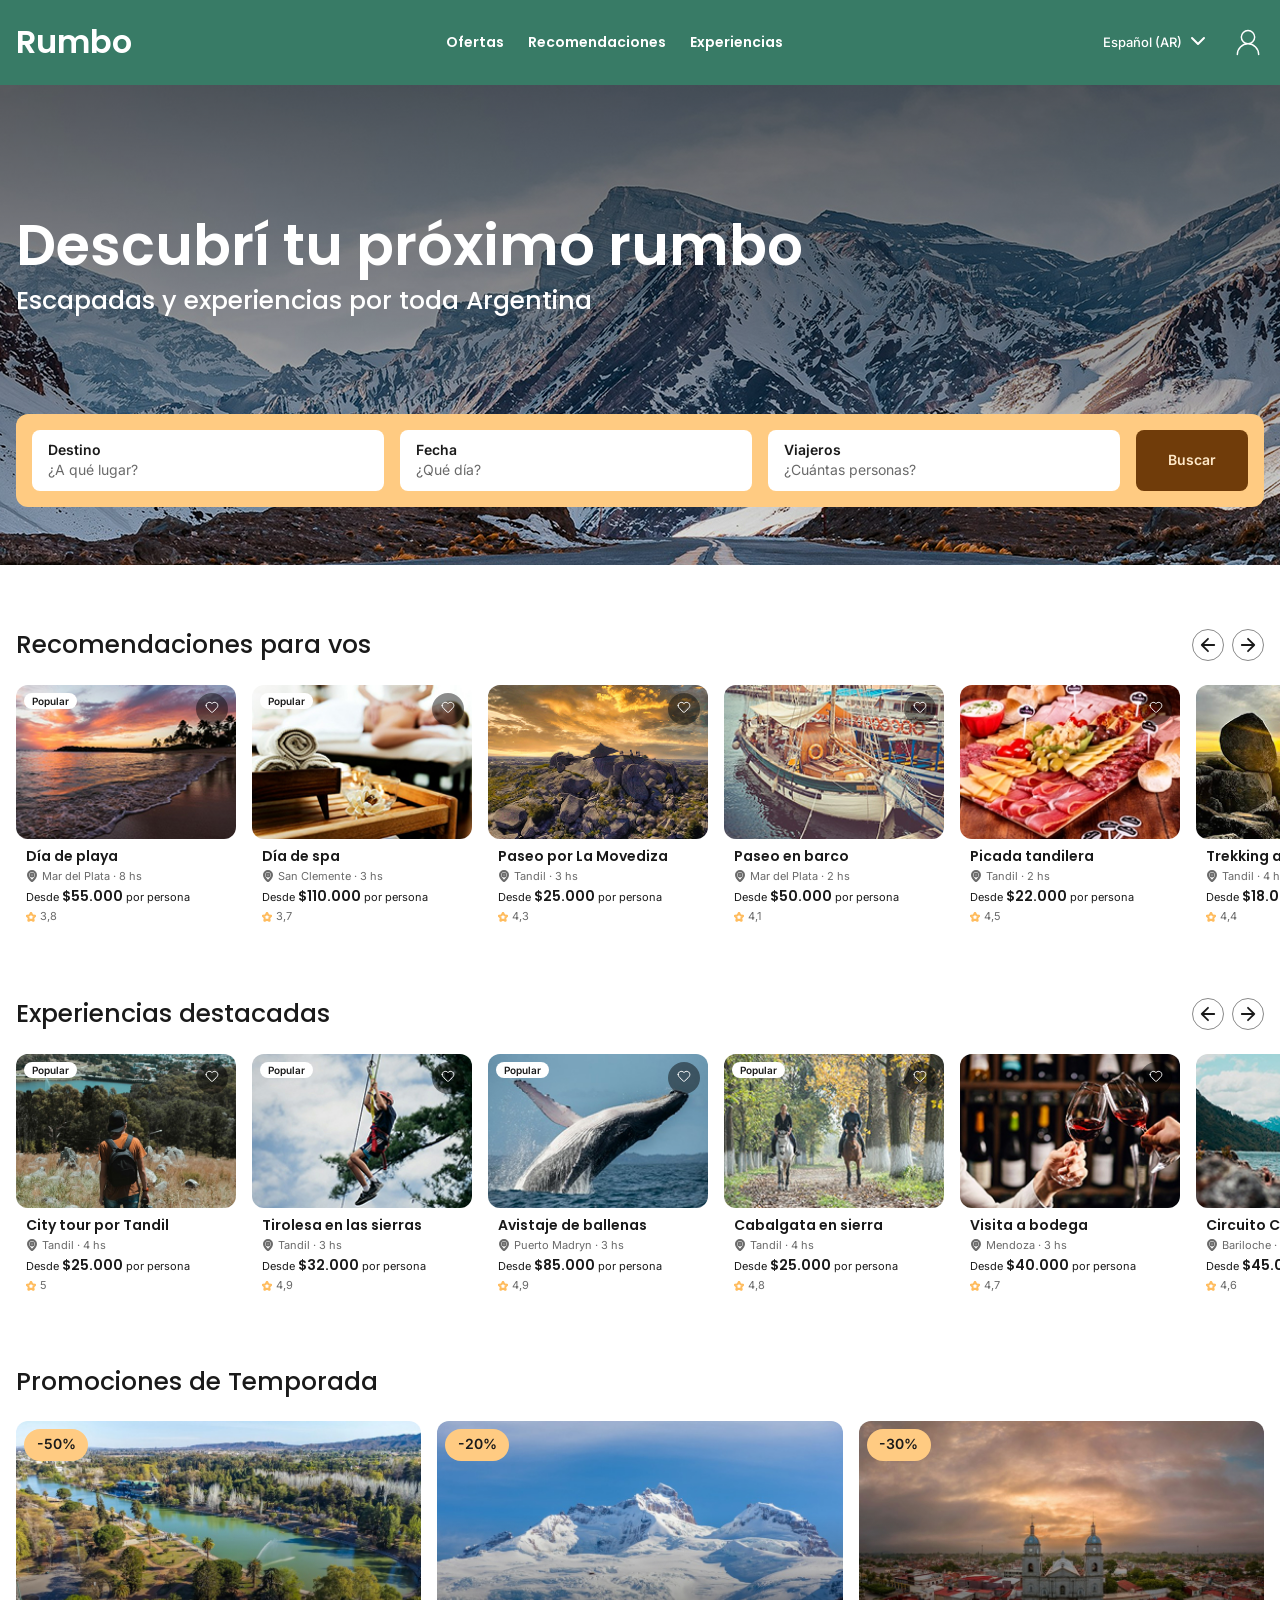
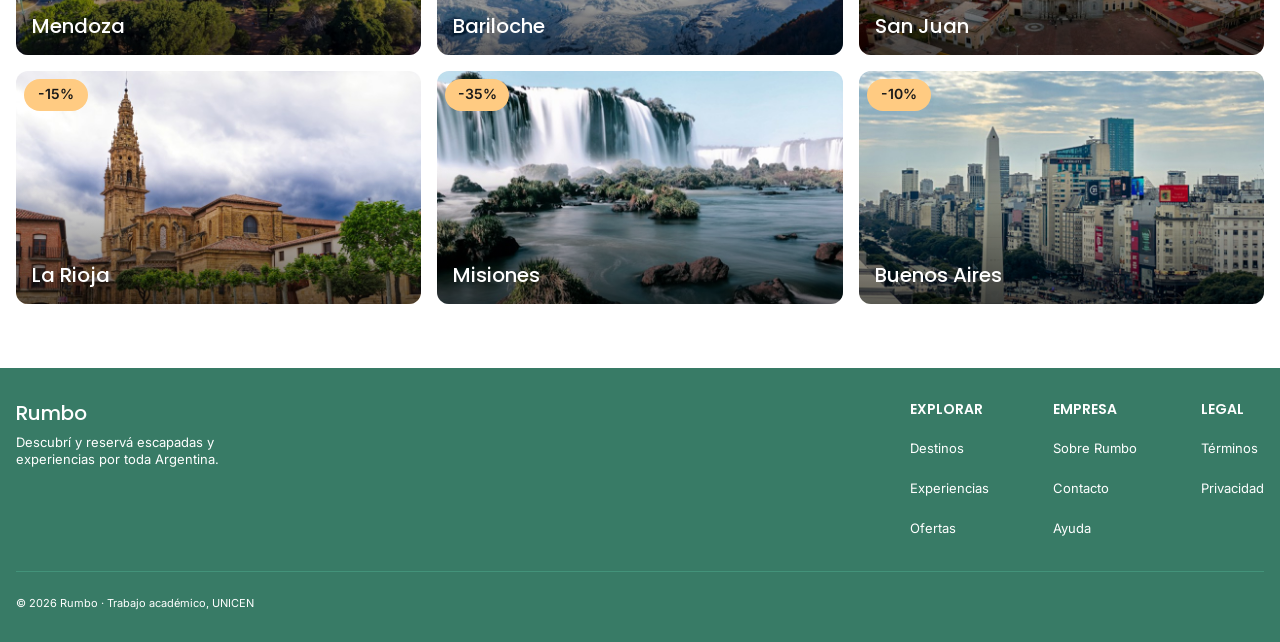
==== commit 5c5066ac: "ajustes" ====
--- a/index.html
+++ b/index.html
@@ -127,7 +127,7 @@
       >
         <div class="contenedor">
           <div class="seccion__encabezado">
-            <h2 id="titulo-recomendaciones">Recomendaciones para vos</h2>
+            <h3 id="titulo-recomendaciones">Recomendaciones para vos</h3>
             <div class="carrusel__controles">
               <button
                 class="carrusel__flecha"
@@ -156,7 +156,7 @@
       >
         <div class="contenedor">
           <div class="seccion__encabezado">
-            <h2 id="titulo-destacadas">Experiencias destacadas</h2>
+            <h3 id="titulo-destacadas">Experiencias destacadas</h3>
             <div class="carrusel__controles">
               <button
                 class="carrusel__flecha"
@@ -180,9 +180,9 @@
 
       <section class="seccion" aria-labelledby="titulo-promociones">
         <div class="contenedor">
-          <h2 id="titulo-promociones" class="seccion__titulo">
+          <h3 id="titulo-promociones" class="seccion__titulo">
             Promociones de Temporada
-          </h2>
+          </h3>
           <div class="promos" data-lista="promociones"></div>
         </div>
       </section>
--- a/css/tokens.css
+++ b/css/tokens.css
@@ -39,6 +39,9 @@
   --blanco:           #FFFFFF;
   --favorito:         #E5484D;
  
+  /* Color · Error */
+  --color-error: #B3261E;
+  
   /* Tipografías */
   --fuente-titulos: "Poppins", sans-serif;
   --fuente-cuerpo:  "Inter", sans-serif;
--- a/css/estilos.css
+++ b/css/estilos.css
@@ -223,6 +223,19 @@
   height: 1px;
   margin: var(--esp-2);
   background: var(--borde);
+}
+
+.header__usuario {
+  display: grid;
+  place-items: center;
+  width: 32px;
+  height: 32px;
+  padding: 0;
+}
+
+.header__usuario svg {
+  width: 32px;
+  height: 32px;
 }
 
 /* =============================================================
@@ -391,7 +404,8 @@
   display: flex;
   flex-direction: column;
   gap: var(--esp-1);
-  padding-top: var(--esp-2);
+  padding: 0 10px 10px;              
+  margin-top: var(--esp-2);         
 }
 
 .card__titulo {
@@ -640,11 +654,16 @@
 .promo__descuento {
   top: var(--esp-2);
   left: var(--esp-2);
-  padding: 2px var(--esp-2);
+  display: grid;
+  place-items: center;
+  min-width: 64px;                     /* 64 de ancho como piso, crece si el texto lo necesita */
+  height: 32px;
+  padding-inline: var(--esp-2);        /* 8: aire a los costados */
   border-radius: var(--radio-pill);
   background: var(--color-secundary);
   color: var(--texto-principal);
-  font: var(--texto-tag);
+  font: var(--texto-btn);              /* Label/Button */
+  white-space: nowrap;                 /* no se parte en dos líneas */
 }
 
 .promo__nombre {
@@ -779,6 +798,463 @@
   gap: var(--esp-5) var(--esp-4);
   align-content: flex-start;
 }
+
+/* ===== 9. RESERVA ===== */
+
+.pagina-reserva {
+  padding-bottom: 0;                     /* pisa el main { padding-bottom } de la Home */
+}
+
+.pagina-reserva__encabezado {
+  padding-block: var(--esp-5);           /* 32 + título de 44 + 32 = 108 */
+}
+
+.pagina-reserva__encabezado h1 {
+  font: var(--texto-h2);
+}
+
+.pagina-reserva__columnas {
+  display: flex;
+  align-items: flex-start;
+  gap: 48px;
+  padding-bottom: var(--esp-6);          /* 64 */
+}
+
+.pagina-reserva__vacio {
+  padding-block: var(--esp-6);
+}
+
+/* --- Formulario: 820 de ancho, gap 24 --- */
+
+.formulario {
+  flex: 0 0 820px;
+  min-width: 0;
+  display: flex;
+  flex-direction: column;
+  gap: var(--esp-4);
+  padding: 20px 10px;                    /* estimado: verificar en Figma */
+  border: 1px solid var(--borde);
+  border-radius: var(--radio-l);
+}
+
+.formulario h2 {
+  font: var(--texto-h3);
+}
+
+.formulario__fila {
+  display: grid;
+  grid-template-columns: repeat(2, minmax(0, 1fr));
+  gap: var(--esp-3);
+}
+
+.campo {
+  display: flex;
+  flex-direction: column;
+  gap: var(--esp-1);                     /* 4 */
+}
+
+.campo label {
+  font: var(--texto-btn);                /* Label/Button */
+}
+
+.campo input {
+  width: 100%;
+  min-width: 0;
+  height: 40px;
+  padding: 0 var(--esp-3);
+  border: 1px solid var(--borde-input);
+  border-radius: var(--radio-m);
+  font: var(--texto-input);
+}
+
+.campo input::placeholder {
+  font: var(--texto-inputcap);           /* Label/Input-Caption */
+  color: var(--texto-secundario);
+  opacity: 1;
+}
+
+.campo__ayuda {
+  margin: 0;
+  font: var(--texto-inputcap);
+  color: var(--texto-secundario);
+}
+
+.formulario__terminos {
+  display: flex;
+  align-items: center;
+  gap: var(--esp-2);
+  font: var(--texto-input);
+}
+
+.formulario__terminos input {
+  width: 24px;
+  height: 24px;
+  accent-color: var(--color-primary);
+}
+
+.formulario .boton {
+  width: 100%;
+  height: 44px;
+  padding-block: 0;
+}
+
+.formulario__aviso {
+  margin: 0;
+  font: var(--texto-small);
+  color: var(--texto-secundario);
+}
+
+/* --- Resumen: 412 de ancho, padding 24, gap 16 --- */
+
+.resumen {
+  flex: 1;
+  min-width: 0;
+  display: flex;
+  flex-direction: column;
+  gap: var(--esp-3);
+  padding: var(--esp-4);
+  border: 1px solid var(--borde);
+  border-radius: var(--radio-l);
+}
+
+.resumen p {
+  margin: 0;
+}
+
+.resumen hr {
+  width: 100%;
+  height: 1px;
+  margin: 0;
+  border: 0;
+  background: var(--borde);
+}
+
+.resumen__cabecera {
+  display: flex;
+  align-items: center;
+  gap: 10px;
+}
+
+.resumen__cabecera > div {
+  display: flex;
+  flex-direction: column;
+  gap: 10px;
+}
+
+.resumen__cabecera img {
+  width: 72px;
+  height: 72px;
+  border-radius: var(--radio-m);
+  object-fit: cover;
+}
+
+.resumen__titulo,
+.resumen__etiqueta {
+  font: var(--texto-body);
+}
+
+.resumen__dato {
+  font: var(--texto-small);
+  color: var(--texto-secundario);
+}
+
+.resumen__dato--fuerte {
+  color: var(--texto-principal);
+}
+
+.resumen__fila {
+  display: flex;
+  justify-content: space-between;
+  align-items: center;
+  gap: var(--esp-3);
+}
+
+.resumen__contador {
+  display: flex;
+  align-items: center;
+  gap: var(--esp-3);
+}
+
+.resumen__contador output {
+  min-width: 16px;
+  text-align: center;
+  font: var(--texto-btn);
+}
+
+.resumen__paso {
+  width: 40px;
+  height: 40px;
+  border: 1px solid var(--color-primary);
+  border-radius: var(--radio-m);
+  background: var(--blanco);
+  color: var(--color-primary);
+  font: var(--texto-btn);
+  cursor: pointer;
+}
+
+.resumen__paso:hover:not(:disabled) {
+  background: var(--color-secundary-3);
+}
+
+.resumen__paso:disabled {
+  border-color: var(--borde);
+  color: var(--texto-muted);
+  cursor: not-allowed;
+}
+
+.resumen__precio {
+  display: flex;
+  flex-direction: column;
+  gap: var(--esp-3);
+}
+
+.resumen__total {
+  font: var(--texto-h4);
+}
+
+.resumen__cancelacion {
+  font: var(--texto-small);
+  color: var(--color-primary);
+}
+/* --- Errores de validación --- */
+
+.campo__error {
+  margin: 0;
+  font: var(--texto-inputcap);
+  color: var(--color-error);
+}
+
+.campo__error:empty {
+  display: none;
+}
+
+.campo input[aria-invalid="true"] {
+  border-color: var(--color-error);
+  box-shadow: inset 0 0 0 1px var(--color-error);   /* engrosa el borde sin mover el layout */
+}
+
+/* --- Modales (confirmación y cancelación) --- */
+
+.modal {
+  width: 480px;
+  max-width: calc(100% - 2 * var(--esp-3));
+  padding: var(--esp-5);                     /* 32 */
+  border: 0;
+  border-radius: var(--radio-l);
+  text-align: center;
+}
+
+.modal[open] {                               /* sin [open], el flex pisaría el display:none del dialog cerrado */
+  display: flex;
+  flex-direction: column;
+  align-items: center;
+  gap: var(--esp-3);                         /* 16 */
+}
+
+.modal::backdrop {
+  background: rgb(0 0 0 / 0.6);
+}
+
+.modal h2,
+.modal p {
+  margin: 0;
+}
+
+.modal h2 {
+  font: var(--texto-h3);
+}
+
+/* Círculo con ícono: verde (check) o rojo (cerrar) */
+.modal__check {
+  display: grid;
+  place-items: center;
+  width: 64px;
+  height: 64px;
+  border: 2px solid var(--color-primary);
+  border-radius: 50%;
+  color: var(--color-primary);
+}
+
+.modal__check svg {
+  width: 32px;                               /* estimado: ajustar con Figma */
+  height: 32px;
+}
+
+.modal__check--error {
+  border-color: var(--color-error);
+  color: var(--color-error);
+}
+
+.modal__texto {
+  font: var(--texto-body);
+  color: var(--texto-secundario);
+}
+
+.modal__codigo {
+  padding: 5px 10px;
+  background: var(--color-primary-1);
+  color: var(--blanco);
+  font: var(--texto-body);
+}
+
+.modal__detalle {
+  font: var(--texto-h5);                     /* la línea en negrita: título · fecha · personas */
+}
+
+.modal .boton {
+  width: 100%;
+  justify-content: center;
+  text-align: center;
+}
+
+/* --- Botón de peligro (contorno rojo) --- */
+
+.boton--peligro {
+  background: var(--blanco);
+  border: 1px solid var(--color-error);
+  color: var(--color-error);
+}
+
+.boton--peligro:hover {
+  background: color-mix(in srgb, var(--color-error) 8%, white);
+}
+
+.boton--peligro:focus-visible {
+  outline: 2px solid var(--texto-principal);
+  outline-offset: 2px;
+}
+
+/* ===== 10. CUENTA ===== */
+
+.cuenta {
+  padding-bottom: 0;
+}
+
+.cuenta__contenido {
+  display: flex;
+  flex-direction: column;
+  gap: var(--esp-4);
+  padding-block: var(--esp-5) var(--esp-6);
+}
+
+.cuenta__contenido h1 {
+  font: var(--texto-h2);
+}
+
+/* --- Pestañas --- */
+
+.pestanas {
+  display: flex;
+  border-bottom: 1px solid var(--borde);
+  margin-bottom: var(--esp-4);
+}
+
+.pestanas button {
+  flex: 1;
+  padding: 12px var(--esp-3);
+  margin-bottom: -1px;                     /* la línea activa tapa la gris de abajo */
+  border: 0;
+  border-bottom: 2px solid transparent;
+  background: none;
+  font: var(--texto-small);
+  color: var(--texto-secundario);
+  cursor: pointer;
+}
+
+.pestanas button:hover {
+  color: var(--texto-principal);
+}
+
+.pestanas button[aria-selected="true"] {
+  border-bottom-color: var(--color-primary);
+  color: var(--color-primary);
+}
+
+/* --- Viajes guardados: 5 columnas de 220 con gap 45 = 1280 --- */
+
+.cuenta__grilla {
+  display: grid;
+  grid-template-columns: repeat(5, minmax(0, 1fr));
+  gap: var(--esp-5) 45px;
+}
+
+.cuenta__grilla .card {
+  width: 100%;
+}
+
+.cuenta__vacio {
+  grid-column: 1 / -1;
+  font: var(--texto-body);
+}
+
+/* --- Próximos viajes --- */
+
+.cuenta__lista {
+  display: flex;
+  flex-direction: column;
+  gap: var(--esp-4);
+  margin: 0;
+  padding: 0;
+  list-style: none;
+}
+
+.viaje {
+  display: flex;
+  align-items: center;
+  gap: var(--esp-3);
+  padding: var(--esp-2);
+  border: 1px solid var(--borde);
+  border-radius: var(--radio-l);
+}
+
+.viaje img {
+  flex-shrink: 0;
+  width: 160px;
+  height: 120px;
+  border-radius: var(--radio-m);
+  object-fit: cover;
+}
+
+.viaje__info {
+  flex: 1;
+  min-width: 0;
+  display: flex;
+  flex-direction: column;
+  gap: var(--esp-1);
+}
+
+.viaje__info p {
+  margin: 0;
+  font: var(--texto-small);
+}
+
+.viaje__titulo {
+  margin: 0;
+  font: var(--texto-h5);
+}
+
+.viaje__estado {
+  align-self: flex-start;
+  padding: 2px var(--esp-2);
+  border-radius: 999px;
+  background: color-mix(in srgb, var(--color-primary) 30%, white);
+  color: var(--texto-principal);
+  font: var(--texto-meta);
+}
+
+.viaje__acciones {
+  display: flex;
+  flex-direction: column;
+  gap: var(--esp-2);
+  width: 140px;                            /* estimado: ajustar con la medida de Figma */
+}
+
+.viaje__acciones .boton {
+  width: 100%;
+  justify-content: center;
+  text-align: center;
+}
+
 /* =============================================================
    7. RESPONSIVE: mobile (menos de 768 px, frame de Figma de 390)
    ============================================================= */
@@ -793,15 +1269,15 @@
   }
 
   .header__usuario svg {
-    width: 28px;
-    height: 28px;
+    width: 24px;
+    height: 24px;
   }
 
   .header__usuario {
     display: grid;
     place-items: center;
-    width: 44px; /* área táctil de 44 × 44 */
-    height: 44px;
+    width: 24px; /* área táctil de 44 × 44 */
+    height: 24px;
   }
 
   /* Header de 64 de alto: solo logo y usuario */
@@ -941,6 +1417,13 @@
   padding-block: var(--esp-5);
 }
 
+.detalle__encabezado {
+  display: flex;
+  flex-direction: column;
+  gap: var(--esp-3);                 /* 16 entre migas, título y ubicación */
+  padding-block: 10px;
+}
+
 .detalle__titulo {
   display: flex;
   justify-content: space-between;
@@ -957,7 +1440,7 @@
 
 .migas li + li::before {
   content: "·";
-  margin-inline: var(--esp-1);
+  margin-inline: var(--esp-2);
 }
 
 .migas a {
@@ -982,6 +1465,8 @@
   height: 14px;
   vertical-align: -2px;
 }
+
+
 
 .detalle__favorito {
   display: grid;
@@ -1012,11 +1497,11 @@
 .detalle__datos {
   display: flex;
   flex-wrap: wrap;
-  gap: var(--esp-5);                     
+  gap: var(--esp-5);
   margin: 0;
   padding: 0;
   list-style: none;
-  font: var(--texto-small);   
+  font: var(--texto-small);
 }
 
 .detalle__datos li {
@@ -1026,7 +1511,7 @@
 }
 
 .detalle__datos svg {
-  width: 20px;                           
+  width: 20px;
   height: 20px;
 }
 
@@ -1035,7 +1520,10 @@
 .detalle__galeria {
   display: grid;
   grid-template-columns: repeat(2, minmax(0, 1fr));
-  grid-template-rows: minmax(0, 1fr);    /* ← nueva: la fila no crece más que los 380 */
+  grid-template-rows: minmax(
+    0,
+    1fr
+  ); /* ← nueva: la fila no crece más que los 380 */
   gap: var(--esp-2);
   height: 380px;
 }
@@ -1058,28 +1546,28 @@
 /* --- Columnas: información (izquierda) y reserva (derecha) --- */
 
 .detalle__columnas {
-display: flex;
+  display: flex;
   gap: 48px;
-  padding-top: var(--esp-5);             /* 32 de respiro debajo de la galería */
-  padding-bottom: var(--esp-6);          /* 64 */
+  padding-top: var(--esp-5); /* 32 de respiro debajo de la galería */
+  padding-bottom: var(--esp-6); /* 64 */
 }
 
 .detalle__info {
   display: flex;
   flex-direction: column;
   gap: 48px;
-  flex: 0 0 820px; 
+  flex: 0 0 820px;
   min-width: 0;
 }
 
 .detalle__reserva {
   display: flex;
   flex-direction: column;
-  gap: var(--esp-3);   
+  gap: var(--esp-3);
   flex: 1;
   min-width: 0;
-  align-self: flex-start;                /* sin esto se estira y el sticky no funciona */
-  position: sticky;                      /* queda fija al scrollear: borrá estas dos líneas si no la querés */
+  align-self: flex-start; /* sin esto se estira y el sticky no funciona */
+  position: sticky; /* queda fija al scrollear: borrá estas dos líneas si no la querés */
   top: var(--esp-4);
   padding: var(--esp-4);
   background: var(--blanco);
@@ -1098,7 +1586,7 @@
 
 .reserva__campos {
   display: flex;
-  gap: var(--esp-3); 
+  gap: var(--esp-3);
 }
 
 .reserva__campo {
@@ -1124,7 +1612,7 @@
 
 .detalle__reserva .boton {
   width: 100%;
-  height: 40px;
+  height: 44px;
   padding-block: 0;
 }
 
@@ -1218,13 +1706,14 @@
 /* --- Secciones amplias: Próximas salidas y Opiniones --- */
 
 .detalle__seccion--amplia {
-  gap: var(--esp-5);                     /* 32 entre cabecera y contenido */
+  gap: var(--esp-5); /* 32 entre cabecera y contenido */
+  padding-inline: 10px;
 }
 
 .detalle__cabecera {
   display: flex;
   flex-direction: column;
-  gap: var(--esp-3);                     /* 16, a confirmar en Figma */
+  gap: var(--esp-3); /* 16, a confirmar en Figma */
 }
 
 .detalle__nota {
@@ -1246,7 +1735,7 @@
 }
 
 .boton--secundario:focus-visible {
-  outline: 2px solid var(--color-acento);   /* el foco blanco del .boton no se vería sobre fondo blanco */
+  outline: 2px solid var(--color-acento); /* el foco blanco del .boton no se vería sobre fondo blanco */
   outline-offset: 2px;
 }
 
@@ -1277,11 +1766,19 @@
   justify-content: space-between;
   align-items: center;
   gap: var(--esp-4);
-  padding: var(--esp-4);
+  padding: var(--esp-3);
   border: 1px solid var(--borde-input);
   border-radius: var(--radio-l);
 }
 
+.salida > div {
+  /* bloque de texto: gap 4, padding 10 */
+  display: flex;
+  flex-direction: column;
+  gap: var(--esp-1);
+  padding: 10px;
+}
+
 .salida p {
   margin: 0;
 }
@@ -1291,19 +1788,19 @@
 }
 
 .salida__cupos {
-  font: var(--texto-meta);
+  font: var(--texto-small);
   color: var(--texto-secundario);
 }
 
 .salida .boton {
-  min-width: 200px;
+  min-width: 201px;
 }
 
 /* --- Opiniones --- */
 
 .opiniones {
   display: grid;
-  grid-template-columns: repeat(2, minmax(0, 1fr));
+  grid-template-columns: repeat(2, minmax(0, 378px));
   gap: var(--esp-4);
   margin: 0;
   padding: 0;
@@ -1314,6 +1811,12 @@
   display: flex;
   flex-direction: column;
   gap: var(--esp-2);
+}
+
+.opinion__valoracion {
+  font: var(--texto-meta);
+  line-height: 20px; /* con esto la reseña mide 148 */
+  color: var(--texto-secundario);
 }
 
 .opinion p {
@@ -1337,8 +1840,7 @@
   font: var(--texto-body);
 }
 
-.opinion__origen,
-.opinion__valoracion {
+.opinion__origen {
   font: var(--texto-meta);
   color: var(--texto-secundario);
 }
@@ -1350,7 +1852,7 @@
 .opinion__texto {
   display: -webkit-box;
   -webkit-line-clamp: 3;
-  line-clamp: 3;                         /* versión estándar, para compatibilidad */
+  line-clamp: 3; /* versión estándar, para compatibilidad */
   -webkit-box-orient: vertical;
   overflow: hidden;
   font: var(--texto-body);
@@ -1359,3 +1861,24 @@
 .opiniones__mas {
   align-self: flex-start;
 }
+
+.salida--elegida {
+  border-color: var(--color-primary);
+  box-shadow: inset 0 0 0 1px var(--color-primary);
+}
+
+.reserva__campo input[readonly] {
+  cursor: pointer;
+}
+
+.reserva__error {
+  margin: 0;
+  padding-left: var(--esp-2);
+  border-left: 3px solid var(--favorito);
+  font: var(--texto-inputcap);
+  color: var(--texto-principal);
+}
+
+.detalle__vacio {
+  padding-block: var(--esp-6);
+}
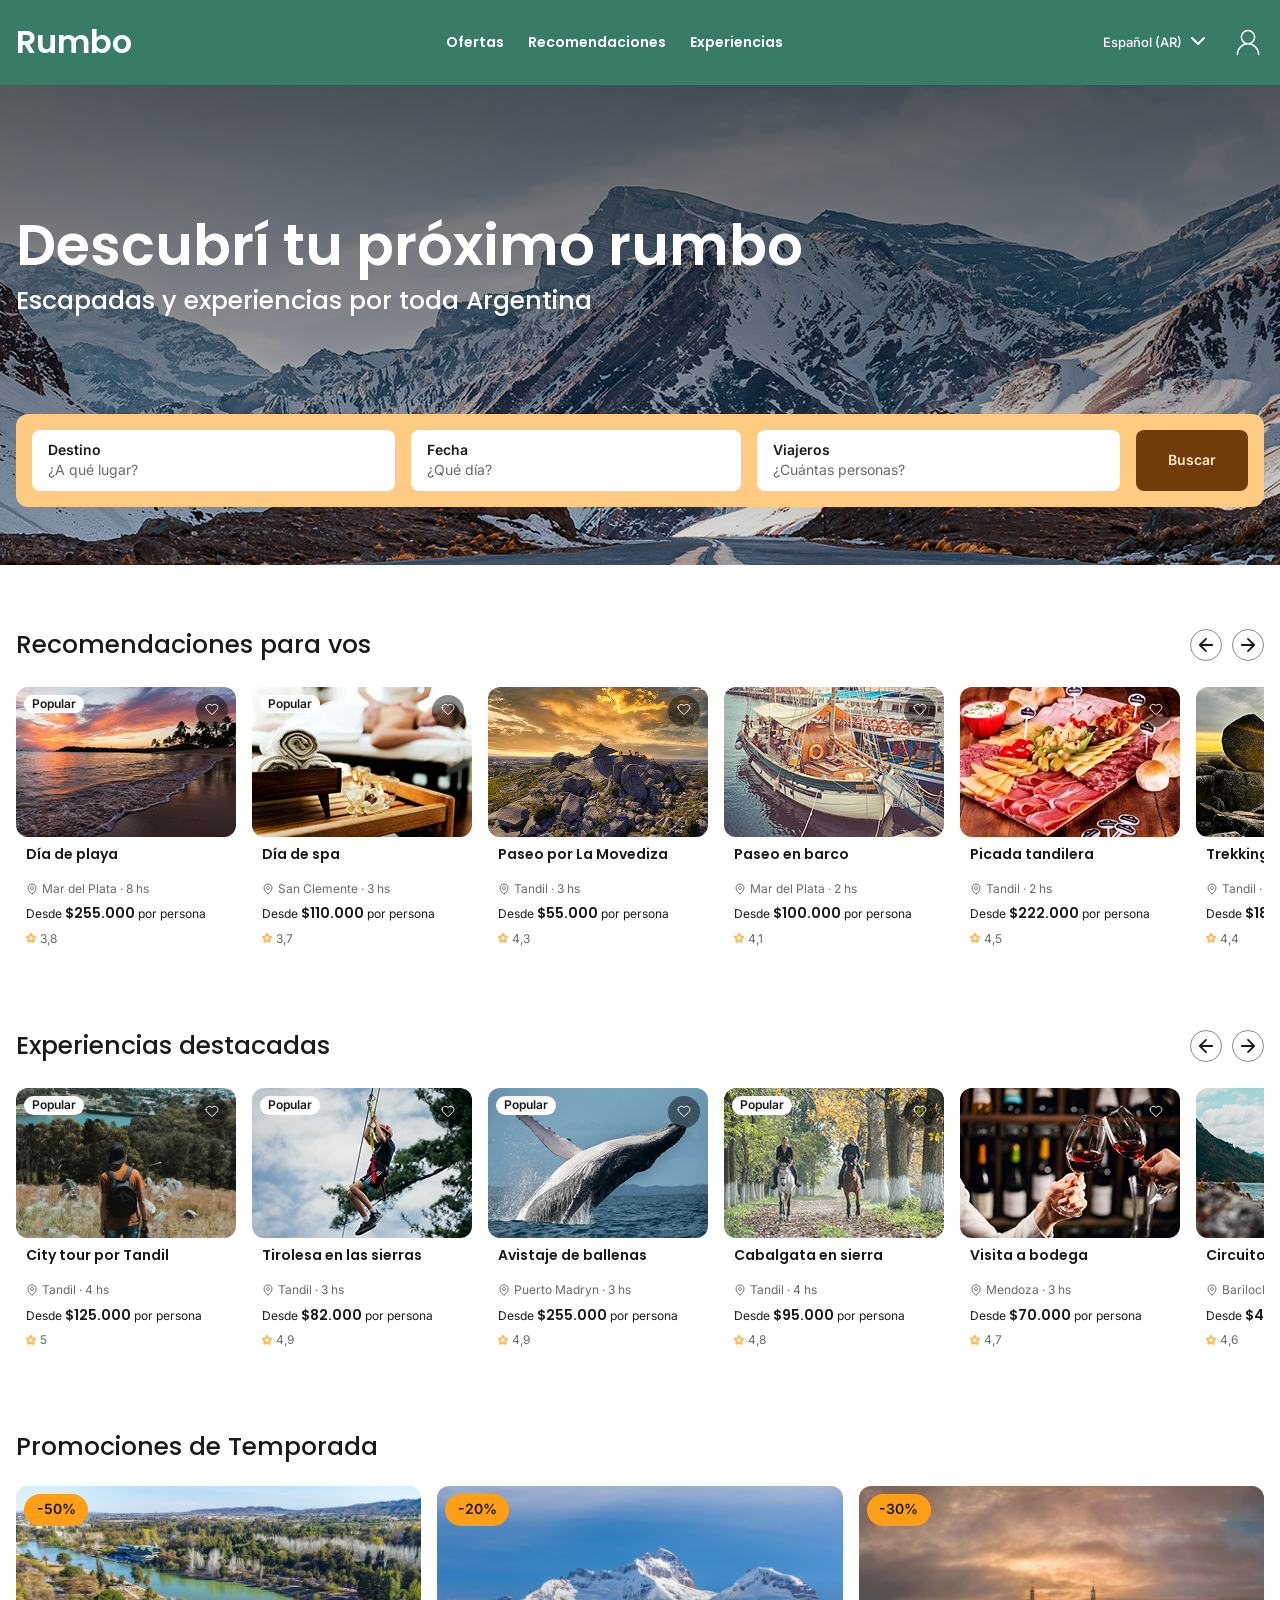
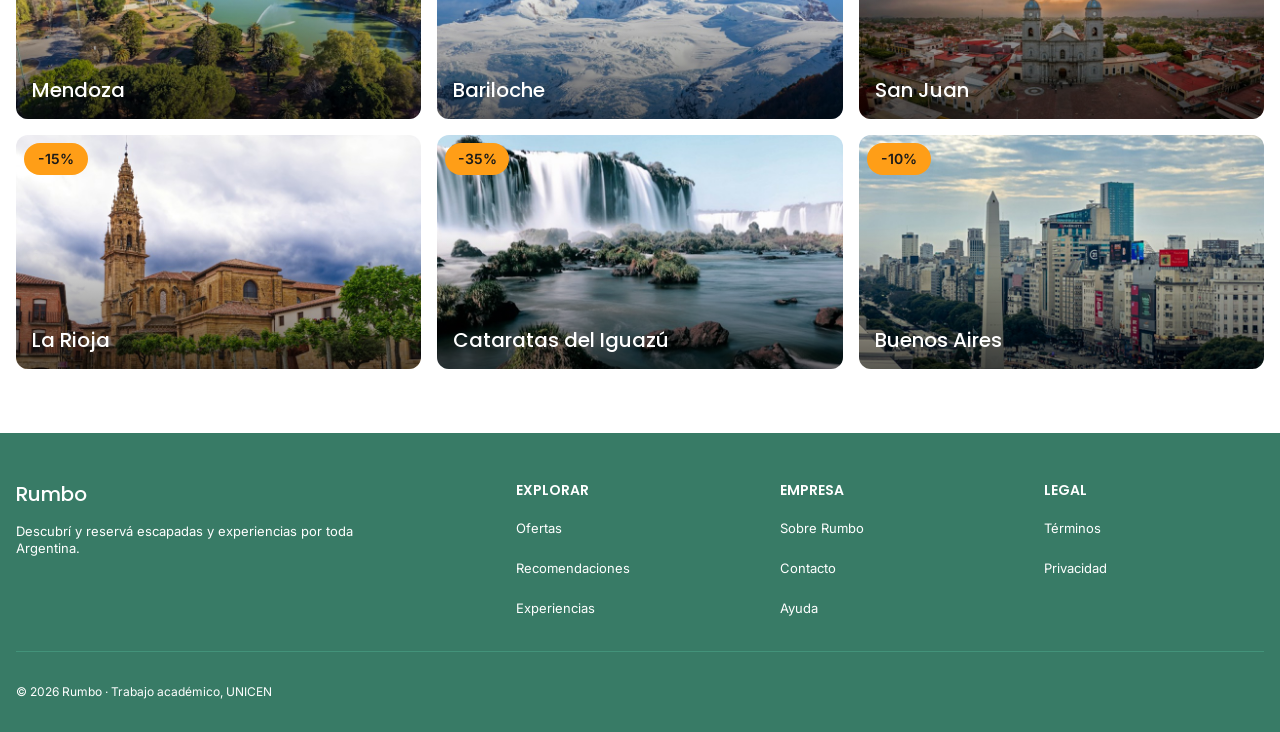
==== commit c714952e: "ajustes segun figma" ====
--- a/index.html
+++ b/index.html
@@ -96,15 +96,30 @@
               />
             </label>
 
-            <label class="buscador__campo">
-              <span class="buscador__etiqueta">Fecha</span>
-              <input
-                class="buscador__input"
-                type="text"
-                name="fecha"
-                placeholder="¿Qué día?"
-              />
-            </label>
+            <div class="buscador__fecha">
+              <label class="buscador__campo">
+                <span class="buscador__etiqueta">Fecha</span>
+                <input
+                  class="buscador__input"
+                  id="fecha-buscador"
+                  type="text"
+                  name="fecha"
+                  placeholder="¿Qué día?"
+                  readonly
+                  autocomplete="off"
+                  aria-haspopup="dialog"
+                  aria-expanded="false"
+                  aria-controls="calendario"
+                />
+              </label>
+              <div
+                class="calendario"
+                id="calendario"
+                role="dialog"
+                aria-label="Elegí una fecha"
+                hidden
+              ></div>
+            </div>
 
             <label class="buscador__campo">
               <span class="buscador__etiqueta">Viajeros</span>
@@ -201,9 +216,9 @@
             <nav aria-label="Explorar">
               <h2 class="footer__titulo">Explorar</h2>
               <ul class="footer__lista">
-                <li><a href="explorar.html">Destinos</a></li>
+                <li><a href="explorar.html?filtro=ofertas">Ofertas</a></li>
+                <li><a href="explorar.html">Recomendaciones</a></li>
                 <li><a href="explorar.html">Experiencias</a></li>
-                <li><a href="explorar.html?filtro=ofertas">Ofertas</a></li>
               </ul>
             </nav>
 
@@ -237,5 +252,7 @@
     <script src="js/cards.js" defer></script>
     <script src="js/carrusel.js" defer></script>
     <script src="js/home.js" defer></script>
+    <script src="js/fechas.js" defer></script>
+    <script src="js/calendario.js" defer></script>
   </body>
 </html>
--- a/css/tokens.css
+++ b/css/tokens.css
@@ -62,15 +62,15 @@
   /* Text styles · Body (Inter) */
   --body-size:    16px;  --body-lh:    1.50;  --body-peso:    var(--peso-regular);
   --small-size:   13px;  --small-lh:   1.30;  --small-peso:   var(--peso-regular);
-  --meta-size:    11px;  --meta-lh:    1.30;  --meta-peso:    var(--peso-regular);
-  --caption-size: 11px;  --caption-lh: 1.30;  --caption-peso: var(--peso-semibold);
+  --meta-size:    12px;  --meta-lh:    1.30;  --meta-peso:    var(--peso-regular);
+  --caption-size: 12px;  --caption-lh: 1.30;  --caption-peso: var(--peso-semibold);
  
   /* Text styles · Label (Inter) */
   --btn-size:      14px;  --btn-lh:      1.20;  --btn-peso:      var(--peso-semibold);
   --input-size:    14px;  --input-lh:    1.30;  --input-peso:    var(--peso-regular);
   --inputcap-size: 12px;  --inputcap-lh: 1.30;  --inputcap-peso: var(--peso-medium);
   --nav-size:      13px;  --nav-lh:      1.20;  --nav-peso:      var(--peso-medium);
-  --tag-size:      10px;  --tag-lh:      1.20;  --tag-peso:      var(--peso-semibold);
+  --tag-size:      12px;  --tag-lh:      1.20;  --tag-peso:      var(--peso-semibold);
  
   /* Radios */
   --radio-m:    8px;
--- a/css/estilos.css
+++ b/css/estilos.css
@@ -245,30 +245,33 @@
 .footer {
   background: var(--color-primary);
   color: var(--blanco);
-  padding-block: var(--esp-5);
+  padding-block: 48px 32px;
 }
 
 .footer__principal {
   display: flex;
   justify-content: space-between;
-  gap: var(--esp-5);
-  padding-bottom: var(--esp-5);
-  border-bottom: 1px solid var(--color-primary-1);
+  align-items: flex-start;
 }
 
 .footer__logo {
   font: var(--texto-h4);
-  margin-bottom: var(--esp-2);
+  margin-bottom: var(--esp-3);
 }
 
 .footer__descripcion {
   font: var(--texto-small);
-  max-width: 280px;
+  max-width: 360px;
 }
 
 .footer__columnas {
   display: flex;
   gap: var(--esp-6);
+  padding-right: 20px;
+}
+
+.footer__columnas > * {
+  width: 200px;
 }
 
 .footer__titulo {
@@ -296,10 +299,11 @@
 }
 
 .footer__legal {
+  margin-top: var(--esp-5); /* 32 */
+  padding-top: var(--esp-5); /* 32 */
+  border-top: 1px solid var(--color-primary-1);
   font: var(--texto-meta);
-  padding-top: var(--esp-4);
-}
-
+}
 /* Foco blanco: el footer es oscuro */
 .footer :focus-visible {
   outline-color: var(--blanco);
@@ -378,7 +382,7 @@
 
 .card__media {
   position: relative;
-  aspect-ratio: 220 / 154;
+  aspect-ratio: 220 / 150;
   border-radius: var(--radio-l);
   overflow: hidden;
   background: var(--color-secundary-1);
@@ -403,12 +407,13 @@
 .card__cuerpo {
   display: flex;
   flex-direction: column;
-  gap: var(--esp-1);
-  padding: 0 10px 10px;              
-  margin-top: var(--esp-2);         
+  gap: var(--esp-2);
+  padding: 0 10px 10px;
+  margin-top: var(--esp-2);
 }
 
 .card__titulo {
+  min-height: 28px;
   font: var(--texto-h5);
 }
 
@@ -547,6 +552,145 @@
   opacity: 1;
 }
 
+/* ----- Selector de fecha del buscador ----- */
+
+.buscador__fecha {
+  position: relative;
+  flex: 1;
+  display: flex;
+  min-width: 0;
+}
+
+.buscador__fecha .buscador__campo {
+  flex: 1;
+}
+
+.buscador__input[readonly] {
+  cursor: pointer;
+}
+
+/* Calendario: 284 de ancho, padding 16, gap 12 */
+.calendario {
+  position: absolute;
+  top: calc(100% + var(--esp-3)); /* justo debajo de la barra del buscador */
+  left: var(--esp-4); /* estimado a ojo del Figma */
+  z-index: 20;
+  display: flex;
+  flex-direction: column;
+  gap: 12px;
+  width: 284px;
+  padding: var(--esp-3);
+  background: var(--blanco);
+  color: var(--texto-principal);
+  border-radius: var(--radio-l);
+  box-shadow: 0 8px 16px rgba(0, 0, 0, 0.12);
+}
+
+.calendario[hidden] {
+  display: none;
+}
+
+.calendario h2,
+.calendario p {
+  margin: 0;
+}
+
+/* El hero pone el foco en blanco; acá el fondo es blanco */
+.calendario :focus-visible {
+  outline-color: var(--color-acento);
+}
+
+.calendario__encabezado {
+  display: flex;
+  justify-content: center;
+  align-items: center;
+  gap: 10px;
+}
+
+.calendario__titulo {
+  font: var(--texto-h5);
+}
+
+.calendario__flecha {
+  display: grid;
+  place-items: center;
+  width: 20px;
+  height: 20px;
+  padding: 0;
+  border: 0;
+  background: none;
+  color: inherit;
+  cursor: pointer;
+}
+
+.calendario__flecha svg {
+  width: 20px;
+  height: 20px;
+}
+
+.calendario__flecha:disabled {
+  color: var(--borde-input);
+  cursor: not-allowed;
+}
+
+.calendario__ayuda {
+  font: var(--texto-meta);
+  color: var(--texto-secundario);
+  text-align: center;
+}
+
+/* Mes: 252 de ancho = 7 columnas de 36; gap 2 entre filas */
+.calendario__mes {
+  display: flex;
+  flex-direction: column;
+  gap: 2px;
+}
+
+.calendario__semana,
+.calendario__dias {
+  display: grid;
+  grid-template-columns: repeat(7, 36px);
+  row-gap: 2px;
+}
+
+.calendario__semana span {
+  display: grid;
+  place-items: center;
+  height: 34px;
+  font: var(--texto-btn);
+  color: var(--texto-secundario);
+}
+
+.calendario__dia {
+  width: 36px;
+  height: 36px;
+  padding: 0;
+  border: 0;
+  border-radius: 50%;
+  background: none;
+  color: var(--texto-principal);
+  font: var(--texto-body);
+  cursor: pointer;
+}
+
+.calendario__dia:hover:not(:disabled):not(.calendario__dia--elegido) {
+  background: var(--color-secundary-3);
+}
+
+.calendario__dia:disabled {
+  color: var(--texto-secundario);
+  opacity: 0.6;
+  cursor: default;
+}
+
+.calendario__dia--agotado {
+  text-decoration: line-through;
+}
+
+.calendario__dia--elegido {
+  background: var(--color-primary);
+  color: var(--blanco);
+}
 /* ----- Secciones ----- */
 
 .seccion {
@@ -557,7 +701,7 @@
   display: flex;
   justify-content: space-between;
   align-items: center;
-  margin-bottom: var(--esp-4);
+  margin-bottom: var(--esp-3);
 }
 
 .seccion__titulo {
@@ -574,16 +718,13 @@
   overflow-x: auto;
   scroll-snap-type: x mandatory;
   scrollbar-width: none;
-  padding: var(--esp-2) var(--esp-3) var(--esp-4);
-  margin: calc(-1 * var(--esp-2)) calc(-1 * var(--esp-3))
-    calc(-1 * var(--esp-4));
-  scroll-padding-inline: var(--esp-3);
+  padding: 10px 0;
   cursor: grab;
 }
 
 .carrusel__controles {
   display: flex;
-  gap: var(--esp-2);
+  gap: 10px;
 }
 
 .carrusel__flecha {
@@ -656,14 +797,14 @@
   left: var(--esp-2);
   display: grid;
   place-items: center;
-  min-width: 64px;                     /* 64 de ancho como piso, crece si el texto lo necesita */
+  min-width: 64px; /* 64 de ancho como piso, crece si el texto lo necesita */
   height: 32px;
-  padding-inline: var(--esp-2);        /* 8: aire a los costados */
+  padding-inline: var(--esp-2); /* 8: aire a los costados */
   border-radius: var(--radio-pill);
-  background: var(--color-secundary);
+  background: var(--color-secundary-n3);
   color: var(--texto-principal);
-  font: var(--texto-btn);              /* Label/Button */
-  white-space: nowrap;                 /* no se parte en dos líneas */
+  font: var(--texto-btn); /* Label/Button */
+  white-space: nowrap; /* no se parte en dos líneas */
 }
 
 .promo__nombre {
@@ -685,6 +826,7 @@
   display: flex;
   justify-content: space-between;
   align-items: center;
+  padding-block: 20px;
 }
 
 .explorar__titulo h1 {
@@ -802,11 +944,11 @@
 /* ===== 9. RESERVA ===== */
 
 .pagina-reserva {
-  padding-bottom: 0;                     /* pisa el main { padding-bottom } de la Home */
+  padding-bottom: 0; /* pisa el main { padding-bottom } de la Home */
 }
 
 .pagina-reserva__encabezado {
-  padding-block: var(--esp-5);           /* 32 + título de 44 + 32 = 108 */
+  padding-block: var(--esp-5); /* 32 + título de 44 + 32 = 108 */
 }
 
 .pagina-reserva__encabezado h1 {
@@ -817,7 +959,7 @@
   display: flex;
   align-items: flex-start;
   gap: 48px;
-  padding-bottom: var(--esp-6);          /* 64 */
+  padding-bottom: var(--esp-6); /* 64 */
 }
 
 .pagina-reserva__vacio {
@@ -832,7 +974,7 @@
   display: flex;
   flex-direction: column;
   gap: var(--esp-4);
-  padding: 20px 10px;                    /* estimado: verificar en Figma */
+  padding: 20px 10px; /* estimado: verificar en Figma */
   border: 1px solid var(--borde);
   border-radius: var(--radio-l);
 }
@@ -850,11 +992,11 @@
 .campo {
   display: flex;
   flex-direction: column;
-  gap: var(--esp-1);                     /* 4 */
+  gap: var(--esp-1); /* 4 */
 }
 
 .campo label {
-  font: var(--texto-btn);                /* Label/Button */
+  font: var(--texto-btn); /* Label/Button */
 }
 
 .campo input {
@@ -868,7 +1010,7 @@
 }
 
 .campo input::placeholder {
-  font: var(--texto-inputcap);           /* Label/Input-Caption */
+  font: var(--texto-inputcap); /* Label/Input-Caption */
   color: var(--texto-secundario);
   opacity: 1;
 }
@@ -1030,7 +1172,7 @@
 
 .campo input[aria-invalid="true"] {
   border-color: var(--color-error);
-  box-shadow: inset 0 0 0 1px var(--color-error);   /* engrosa el borde sin mover el layout */
+  box-shadow: inset 0 0 0 1px var(--color-error); /* engrosa el borde sin mover el layout */
 }
 
 /* --- Modales (confirmación y cancelación) --- */
@@ -1038,17 +1180,18 @@
 .modal {
   width: 480px;
   max-width: calc(100% - 2 * var(--esp-3));
-  padding: var(--esp-5);                     /* 32 */
+  padding: var(--esp-5); /* 32 */
   border: 0;
   border-radius: var(--radio-l);
   text-align: center;
 }
 
-.modal[open] {                               /* sin [open], el flex pisaría el display:none del dialog cerrado */
+.modal[open] {
+  /* sin [open], el flex pisaría el display:none del dialog cerrado */
   display: flex;
   flex-direction: column;
   align-items: center;
-  gap: var(--esp-3);                         /* 16 */
+  gap: var(--esp-3); /* 16 */
 }
 
 .modal::backdrop {
@@ -1076,7 +1219,7 @@
 }
 
 .modal__check svg {
-  width: 32px;                               /* estimado: ajustar con Figma */
+  width: 32px; /* estimado: ajustar con Figma */
   height: 32px;
 }
 
@@ -1098,7 +1241,7 @@
 }
 
 .modal__detalle {
-  font: var(--texto-h5);                     /* la línea en negrita: título · fecha · personas */
+  font: var(--texto-h5); /* la línea en negrita: título · fecha · personas */
 }
 
 .modal .boton {
@@ -1152,7 +1295,7 @@
 .pestanas button {
   flex: 1;
   padding: 12px var(--esp-3);
-  margin-bottom: -1px;                     /* la línea activa tapa la gris de abajo */
+  margin-bottom: -1px; /* la línea activa tapa la gris de abajo */
   border: 0;
   border-bottom: 2px solid transparent;
   background: none;
@@ -1246,7 +1389,7 @@
   display: flex;
   flex-direction: column;
   gap: var(--esp-2);
-  width: 140px;                            /* estimado: ajustar con la medida de Figma */
+  width: 140px; /* estimado: ajustar con la medida de Figma */
 }
 
 .viaje__acciones .boton {
@@ -1260,6 +1403,14 @@
    ============================================================= */
 
 @media (max-width: 767px) {
+  :root {
+    --input-size: 16px;
+  }
+
+  .ordenar select {
+    font-size: 16px;
+  }
+
   .contenedor {
     padding-inline: var(--esp-4);
   }
@@ -1343,6 +1494,10 @@
     flex-shrink: 0;
   }
 
+  .calendario {
+    left: 0;
+  }
+
   .seccion {
     padding-top: var(--esp-5);
   }
@@ -1393,10 +1548,11 @@
   }
 
   .footer__principal {
-    padding-bottom: var(--esp-2);
+    padding-bottom: 0;
   }
 
   .footer__legal {
+    margin-top: var(--esp-2);
     padding-top: 12px;
   }
 }
@@ -1420,7 +1576,7 @@
 .detalle__encabezado {
   display: flex;
   flex-direction: column;
-  gap: var(--esp-3);                 /* 16 entre migas, título y ubicación */
+  gap: var(--esp-3); /* 16 entre migas, título y ubicación */
   padding-block: 10px;
 }
 
@@ -1464,9 +1620,13 @@
   width: 14px;
   height: 14px;
   vertical-align: -2px;
-}
-
-
+  color: var(--color-secundary-n1);
+}
+
+.detalle__ubicacion svg,
+.detalle__ubicacion svg path {
+  fill: currentColor;
+}
 
 .detalle__favorito {
   display: grid;
@@ -1513,6 +1673,7 @@
 .detalle__datos svg {
   width: 20px;
   height: 20px;
+  color: var(--color-primary);
 }
 
 /* --- Galería: 380 de alto. Foto grande (636) y cuatro chicas (314 × 186) --- */
@@ -1520,12 +1681,10 @@
 .detalle__galeria {
   display: grid;
   grid-template-columns: repeat(2, minmax(0, 1fr));
-  grid-template-rows: minmax(
-    0,
-    1fr
-  ); /* ← nueva: la fila no crece más que los 380 */
+  grid-template-rows: minmax(0, 1fr);
   gap: var(--esp-2);
-  height: 380px;
+  height: 405px; /* 385 de fotos + 10 de padding arriba y abajo */
+  padding-block: 10px;
 }
 
 .detalle__galeria img {
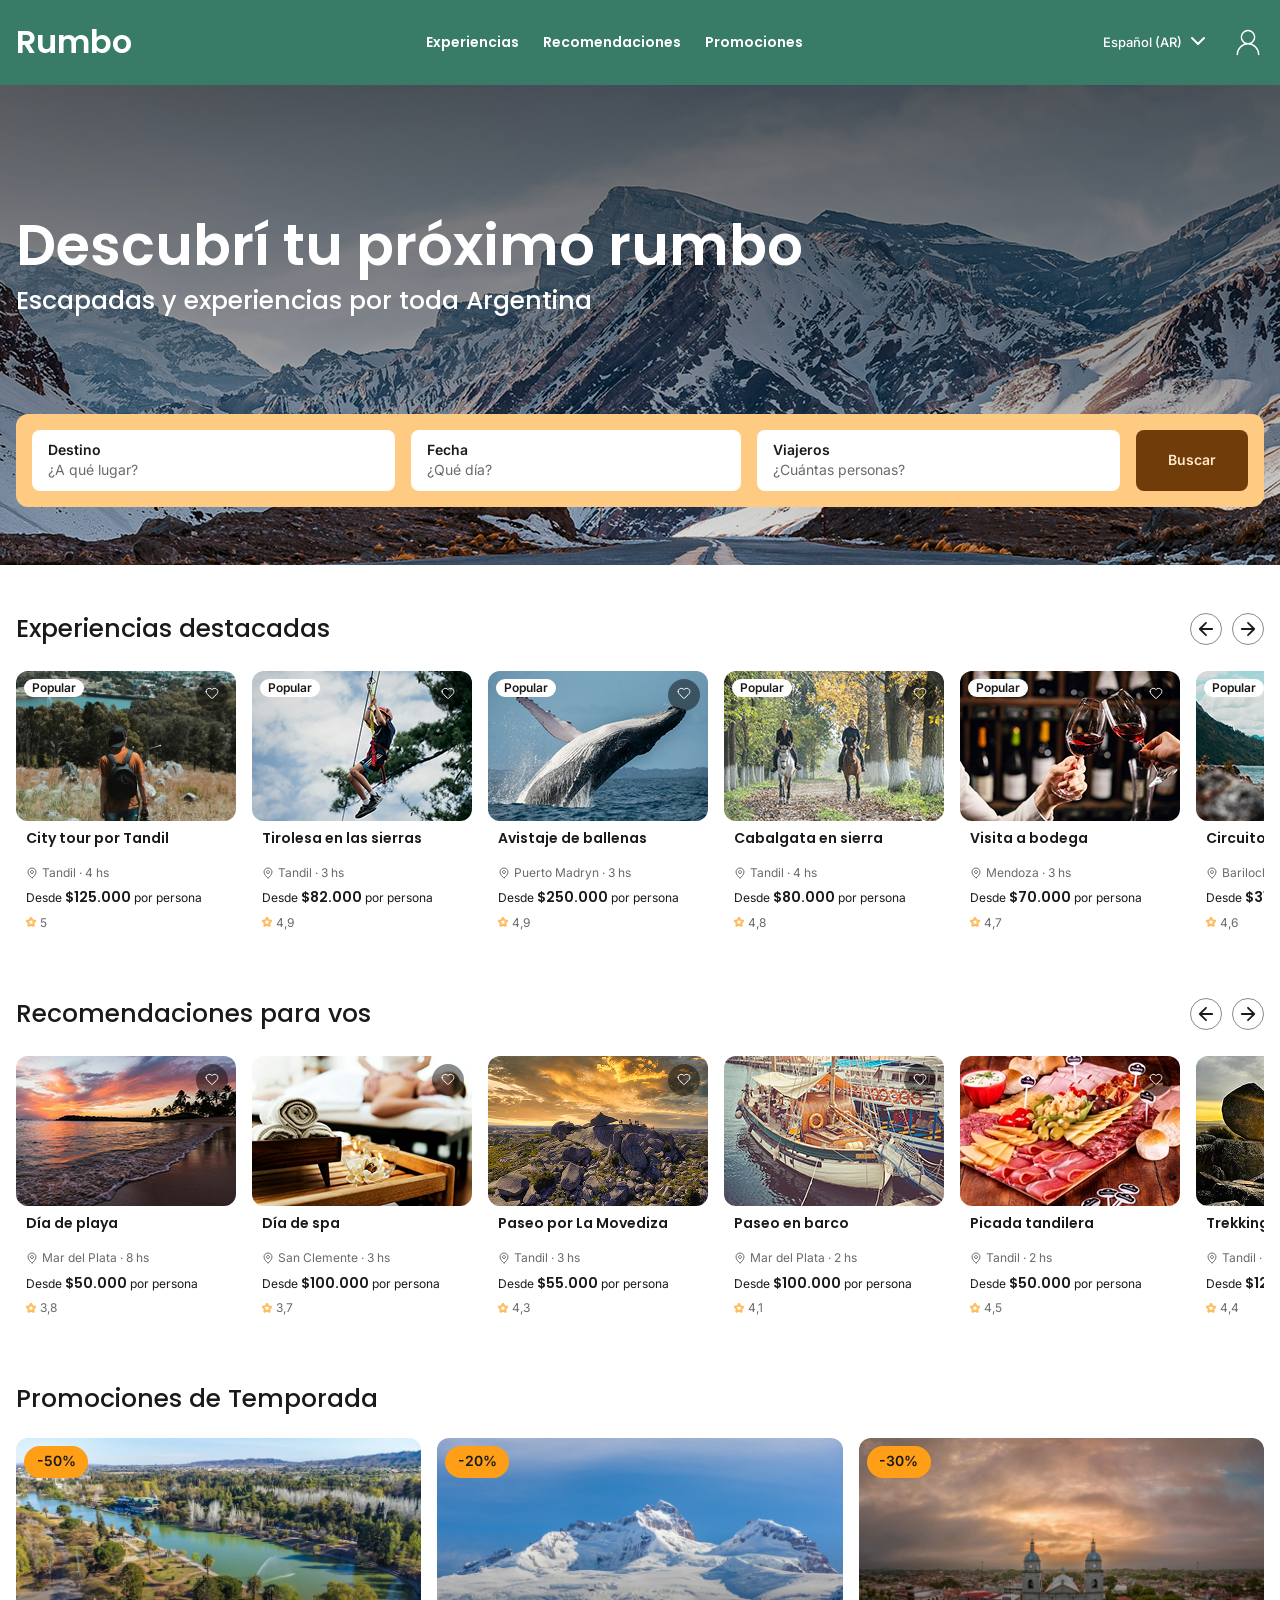
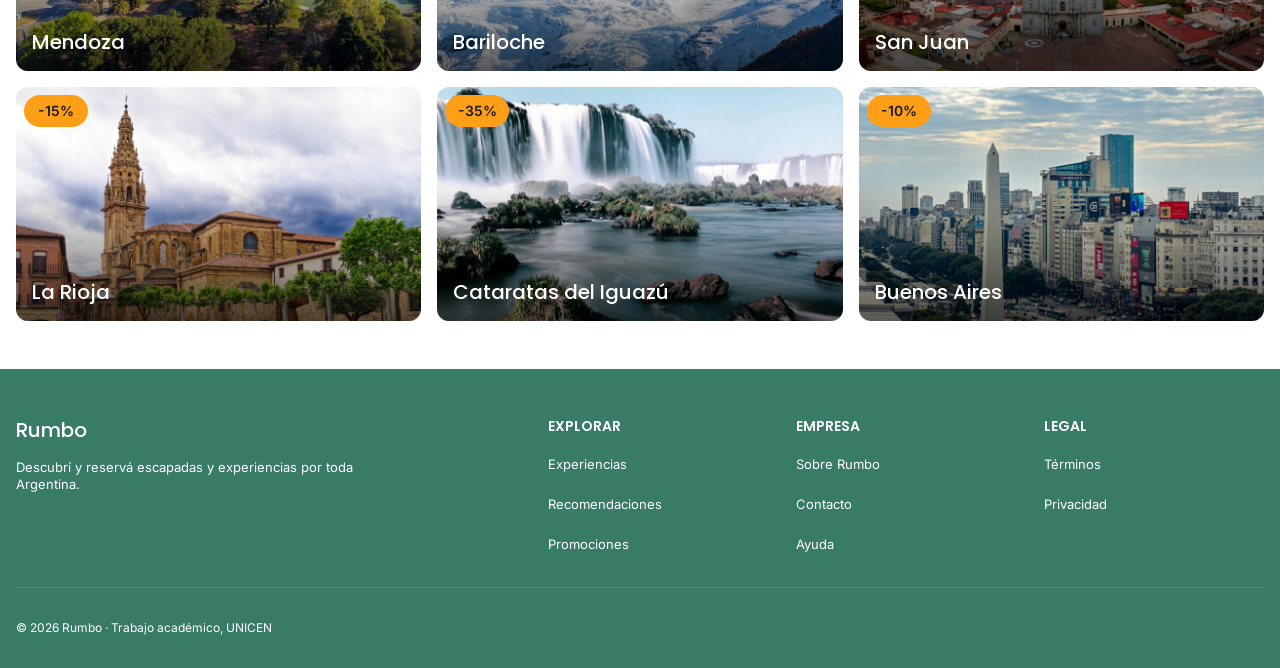
==== commit e5b1d02c: "ajustes en detalles y tipografias" ====
--- a/index.html
+++ b/index.html
@@ -19,9 +19,9 @@
         <a href="index.html" class="header__logo">Rumbo</a>
 
         <nav class="header__nav" aria-label="Principal">
-          <a href="explorar.html?filtro=ofertas">Ofertas</a>
-          <a href="explorar.html?orden=recomendados">Recomendaciones</a>
-          <a href="explorar.html">Experiencias</a>
+          <a href="index.html#experiencias">Experiencias</a>
+          <a href="index.html#recomendaciones">Recomendaciones</a>
+          <a href="index.html#promociones">Promociones</a>
         </nav>
 
         <div class="header__acciones">
@@ -103,7 +103,6 @@
                   class="buscador__input"
                   id="fecha-buscador"
                   type="text"
-                  name="fecha"
                   placeholder="¿Qué día?"
                   readonly
                   autocomplete="off"
@@ -112,6 +111,7 @@
                   aria-controls="calendario"
                 />
               </label>
+              <input type="hidden" name="fecha" id="fecha-iso" />
               <div
                 class="calendario"
                 id="calendario"
@@ -137,6 +137,37 @@
 
       <section
         class="seccion"
+        id="experiencias"
+        aria-labelledby="titulo-destacadas"
+        data-carrusel
+      >
+        <div class="contenedor">
+          <div class="seccion__encabezado">
+            <h3 id="titulo-destacadas">Experiencias destacadas</h3>
+            <div class="carrusel__controles">
+              <button
+                class="carrusel__flecha"
+                type="button"
+                data-direccion="-1"
+                data-icono="flechaIzq"
+                aria-label="Anterior"
+              ></button>
+              <button
+                class="carrusel__flecha"
+                type="button"
+                data-direccion="1"
+                data-icono="flechaDer"
+                aria-label="Siguiente"
+              ></button>
+            </div>
+          </div>
+          <div class="carrusel" data-lista="destacadas"></div>
+        </div>
+      </section>
+
+      <section
+        class="seccion"
+        id="recomendaciones"
         aria-labelledby="titulo-recomendaciones"
         data-carrusel
       >
@@ -166,34 +197,9 @@
 
       <section
         class="seccion"
-        aria-labelledby="titulo-destacadas"
-        data-carrusel
+        id="promociones"
+        aria-labelledby="titulo-promociones"
       >
-        <div class="contenedor">
-          <div class="seccion__encabezado">
-            <h3 id="titulo-destacadas">Experiencias destacadas</h3>
-            <div class="carrusel__controles">
-              <button
-                class="carrusel__flecha"
-                type="button"
-                data-direccion="-1"
-                data-icono="flechaIzq"
-                aria-label="Anterior"
-              ></button>
-              <button
-                class="carrusel__flecha"
-                type="button"
-                data-direccion="1"
-                data-icono="flechaDer"
-                aria-label="Siguiente"
-              ></button>
-            </div>
-          </div>
-          <div class="carrusel" data-lista="destacadas"></div>
-        </div>
-      </section>
-
-      <section class="seccion" aria-labelledby="titulo-promociones">
         <div class="contenedor">
           <h3 id="titulo-promociones" class="seccion__titulo">
             Promociones de Temporada
@@ -216,9 +222,11 @@
             <nav aria-label="Explorar">
               <h2 class="footer__titulo">Explorar</h2>
               <ul class="footer__lista">
-                <li><a href="explorar.html?filtro=ofertas">Ofertas</a></li>
-                <li><a href="explorar.html">Recomendaciones</a></li>
-                <li><a href="explorar.html">Experiencias</a></li>
+                <li><a href="index.html#experiencias">Experiencias</a></li>
+                <li>
+                  <a href="index.html#recomendaciones">Recomendaciones</a>
+                </li>
+                <li><a href="index.html#promociones">Promociones</a></li>
               </ul>
             </nav>
 
--- a/css/tokens.css
+++ b/css/tokens.css
@@ -83,7 +83,8 @@
   --esp-3: 16px;
   --esp-4: 24px;
   --esp-5: 32px;
-  --esp-6: 64px;
+  --esp-6: 48px;
+  --esp-7: 64px;
  
   /* Layout */
   --ancho-contenido: 1280px;
@@ -106,4 +107,6 @@
   --texto-inputcap: var(--inputcap-peso) var(--inputcap-size)/var(--inputcap-lh) var(--fuente-cuerpo);
   --texto-nav:      var(--nav-peso) var(--nav-size)/var(--nav-lh) var(--fuente-cuerpo);
   --texto-tag:      var(--tag-peso) var(--tag-size)/var(--tag-lh) var(--fuente-cuerpo);
+
+  --icono-check: url("data:image/svg+xml;utf8,<svg xmlns='http://www.w3.org/2000/svg' viewBox='0 0 24 24' fill='none' stroke='black' stroke-width='2' stroke-linecap='round' stroke-linejoin='round'><path d='M5 12.5l4.5 4.5L19 7.5'/></svg>");
 }
--- a/css/estilos.css
+++ b/css/estilos.css
@@ -245,7 +245,7 @@
 .footer {
   background: var(--color-primary);
   color: var(--blanco);
-  padding-block: 48px 32px;
+  padding-block: var(--esp-6) 32px;
 }
 
 .footer__principal {
@@ -855,7 +855,7 @@
 .explorar__fila {
   display: flex;
   align-items: flex-start;
-  gap: 48px;
+  gap: var(--esp-6);
 }
 
 .resultados__vacio {
@@ -893,7 +893,7 @@
   align-items: center;
   gap: var(--esp-2);
   min-height: 24px;
-  font: var(--texto-small);
+  font: var(--texto-input);
 }
 
 .filtros input[type="checkbox"] {
@@ -952,13 +952,13 @@
 }
 
 .pagina-reserva__encabezado h1 {
-  font: var(--texto-h2);
+  font: var(--texto-h1);
 }
 
 .pagina-reserva__columnas {
   display: flex;
   align-items: flex-start;
-  gap: 48px;
+  gap: var(--esp-6);
   padding-bottom: var(--esp-6); /* 64 */
 }
 
@@ -980,7 +980,7 @@
 }
 
 .formulario h2 {
-  font: var(--texto-h3);
+  font: var(--texto-h2);
 }
 
 .formulario__fila {
@@ -1299,7 +1299,7 @@
   border: 0;
   border-bottom: 2px solid transparent;
   background: none;
-  font: var(--texto-small);
+  font: var(--texto-body);
   color: var(--texto-secundario);
   cursor: pointer;
 }
@@ -1380,7 +1380,7 @@
   align-self: flex-start;
   padding: 2px var(--esp-2);
   border-radius: 999px;
-  background: color-mix(in srgb, var(--color-primary) 30%, white);
+  background: var(--color-primary-3);
   color: var(--texto-principal);
   font: var(--texto-meta);
 }
@@ -1396,6 +1396,207 @@
   width: 100%;
   justify-content: center;
   text-align: center;
+}
+
+/* --- Preferencias --- */
+
+.preferencias {
+  display: flex;
+  flex-direction: column;
+  gap: var(--esp-6);
+}
+
+.pregunta {
+  min-width: 0;
+  margin: 0;
+  padding: 0;
+  border: 0;
+}
+
+.pregunta legend {
+  margin-bottom: var(--esp-2); /* 8 */
+  padding: 0;
+  font: var(--texto-h4);
+}
+
+.pregunta__ayuda {
+  margin: 0 0 var(--esp-2); /* 8 */
+  font: var(--texto-small);
+  color: var(--texto-secundario);
+}
+
+.chips {
+  display: flex;
+  flex-wrap: wrap;
+  gap: var(--esp-2); /* 8 */
+}
+
+.chip {
+  position: relative;
+  display: inline-flex;
+  align-items: center;
+  gap: var(--esp-2);
+  height: 40px;
+  padding: 0 var(--esp-3);
+  background: var(--blanco);
+  border: 1px solid var(--borde-input);
+  border-radius: var(--radio-l);
+  color: var(--color-primary);
+  font: var(--texto-btn);
+  cursor: pointer;
+}
+
+.chip:hover {
+  background: var(--color-secundary-3);
+}
+
+/* El input real queda encima, invisible: recibe el clic y el foco */
+.chip__input {
+  position: absolute;
+  inset: 0;
+  width: 100%;
+  height: 100%;
+  margin: 0;
+  opacity: 0;
+  cursor: pointer;
+}
+
+/* Seleccionado: fondo verde, texto blanco y check */
+.chip:has(.chip__input:checked) {
+  background: var(--color-primary);
+  border-color: var(--color-primary);
+  color: var(--blanco);
+}
+
+.chip:has(.chip__input:checked)::before,
+.guardado:not(:empty)::before {
+  content: "";
+  flex-shrink: 0;
+  width: 14px;
+  height: 14px;
+  background: currentColor;
+  -webkit-mask: var(--icono-check) center / contain no-repeat;
+  mask: var(--icono-check) center / contain no-repeat;
+}
+
+/* Foco con teclado: borde de 2 px sin cambiar el tamaño del chip */
+.chip:has(.chip__input:focus-visible) {
+  border-color: var(--color-acento);
+  box-shadow: inset 0 0 0 1px var(--color-acento);
+}
+
+.preferencias__acciones {
+  display: flex;
+  align-items: center;
+  gap: var(--esp-5); /* ~32, medido sobre el Figma */
+}
+
+.guardado {
+  display: flex;
+  align-items: center;
+  gap: var(--esp-2);
+  margin: 0;
+  font: var(--texto-body);
+  color: var(--color-primary);
+}
+
+.guardado:not(:empty)::before {
+  width: 16px;
+  height: 16px;
+}
+
+/* --- Interruptor (componente Switch de Figma): 44 × 24 --- */
+
+.interruptor {
+  position: relative;
+  flex-shrink: 0;
+  display: inline-block;
+  width: 44px;
+  height: 24px;
+}
+
+/* El input real queda encima, invisible: recibe el clic y el foco */
+.interruptor__input {
+  position: absolute;
+  inset: 0;
+  z-index: 1;
+  width: 100%;
+  height: 100%;
+  margin: 0;
+  opacity: 0;
+  cursor: pointer;
+}
+
+.interruptor__pista {
+  display: block;
+  width: 100%;
+  height: 100%;
+  padding: 2px;
+  background: var(--texto-secundario); /* apagado */
+  border-radius: 12px;
+  transition: background-color 0.15s;
+}
+
+/* El círculo: 20 × 20 */
+.interruptor__pista::before {
+  content: "";
+  display: block;
+  width: 20px;
+  height: 20px;
+  border-radius: 50%;
+  background: var(--blanco);
+  transition: transform 0.15s;
+}
+
+.interruptor__input:checked + .interruptor__pista {
+  background: var(--color-primary); /* encendido */
+}
+
+.interruptor__input:checked + .interruptor__pista::before {
+  transform: translateX(20px); /* 44 − 4 de padding − 20 del círculo */
+}
+
+.interruptor__input:focus-visible + .interruptor__pista {
+  outline: 2px solid var(--color-acento);
+  outline-offset: 2px;
+}
+
+/* --- Notificaciones: lista de 820 con divisores --- */
+
+.notificaciones {
+  width: 100%;
+  max-width: 820px;
+  margin: 0;
+  padding: 0;
+  list-style: none;
+  border-top: 1px solid var(--borde);
+}
+
+.notificacion {
+  display: flex;
+  justify-content: space-between;
+  align-items: center;
+  gap: 10px;
+  padding: var(--esp-3) 0; /* 16 */
+  border-bottom: 1px solid var(--borde);
+}
+
+/* Bloque de texto: padding 10 arriba y abajo, como en Figma */
+.notificacion > div {
+  padding-block: 10px;
+}
+
+.notificacion__titulo {
+  display: block;
+  margin-bottom: var(--esp-1); /* 4 */
+  font: var(--texto-btn); /* Label/Button */
+  cursor: pointer;
+}
+
+.notificacion p {
+  margin: 0;
+  font: var(--texto-small); /* Body/Small */
+  color: var(--texto-secundario);
 }
 
 /* =============================================================
@@ -1591,7 +1792,7 @@
   margin: 0;
   padding: 0;
   list-style: none;
-  font: var(--texto-meta);
+  font: var(--texto-body);
 }
 
 .migas li + li::before {
@@ -1609,7 +1810,7 @@
 }
 
 .detalle__titulo h1 {
-  font: var(--texto-h2);
+  font: var(--texto-h1);
 }
 
 .detalle__ubicacion {
@@ -1706,7 +1907,7 @@
 
 .detalle__columnas {
   display: flex;
-  gap: 48px;
+  gap: var(--esp-6);
   padding-top: var(--esp-5); /* 32 de respiro debajo de la galería */
   padding-bottom: var(--esp-6); /* 64 */
 }
@@ -1714,7 +1915,7 @@
 .detalle__info {
   display: flex;
   flex-direction: column;
-  gap: 48px;
+  gap: var(--esp-5);
   flex: 0 0 820px;
   min-width: 0;
 }
@@ -1820,7 +2021,7 @@
 /* Línea divisoria arriba de cada sección menos la primera:
    48 de espacio arriba (el gap) + línea + 48 de padding abajo */
 .detalle__seccion + .detalle__seccion {
-  padding-top: 48px;
+  padding-top: var(--esp-6);
   border-top: 1px solid var(--borde);
 }
 
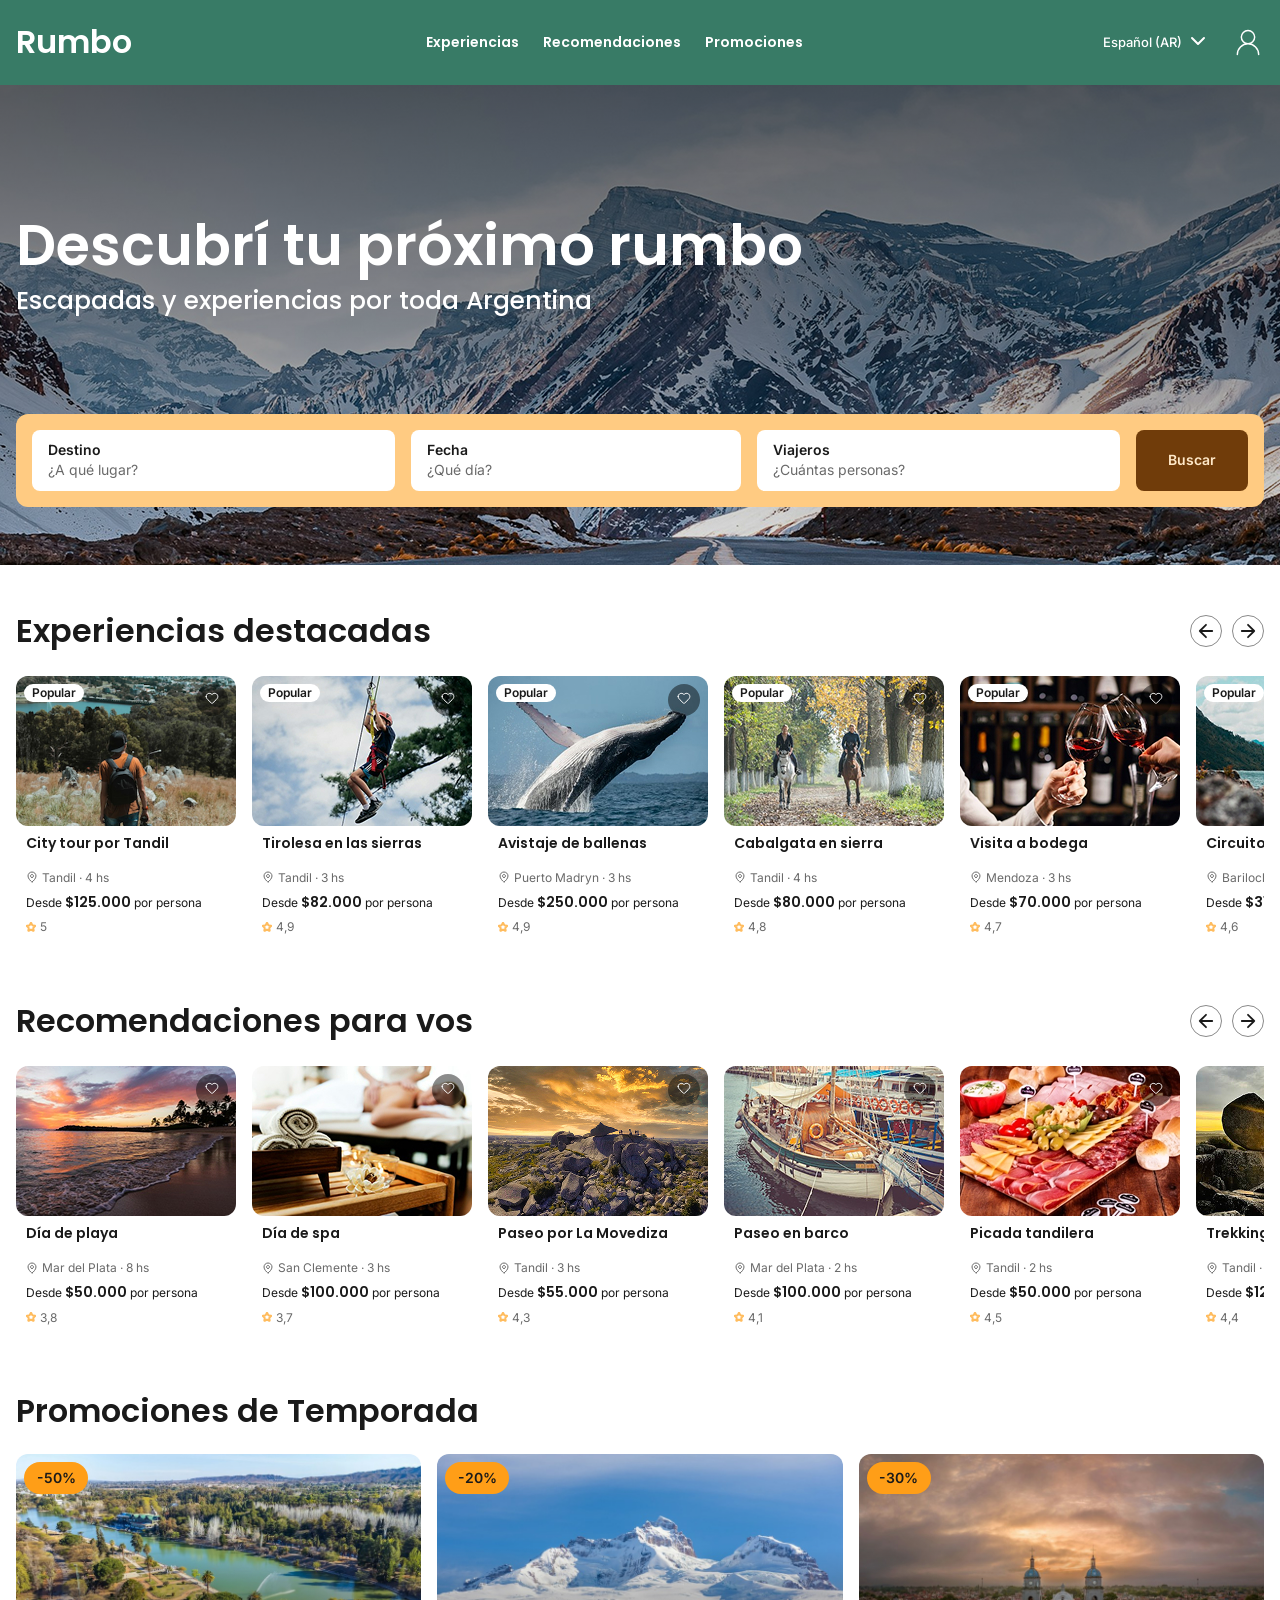
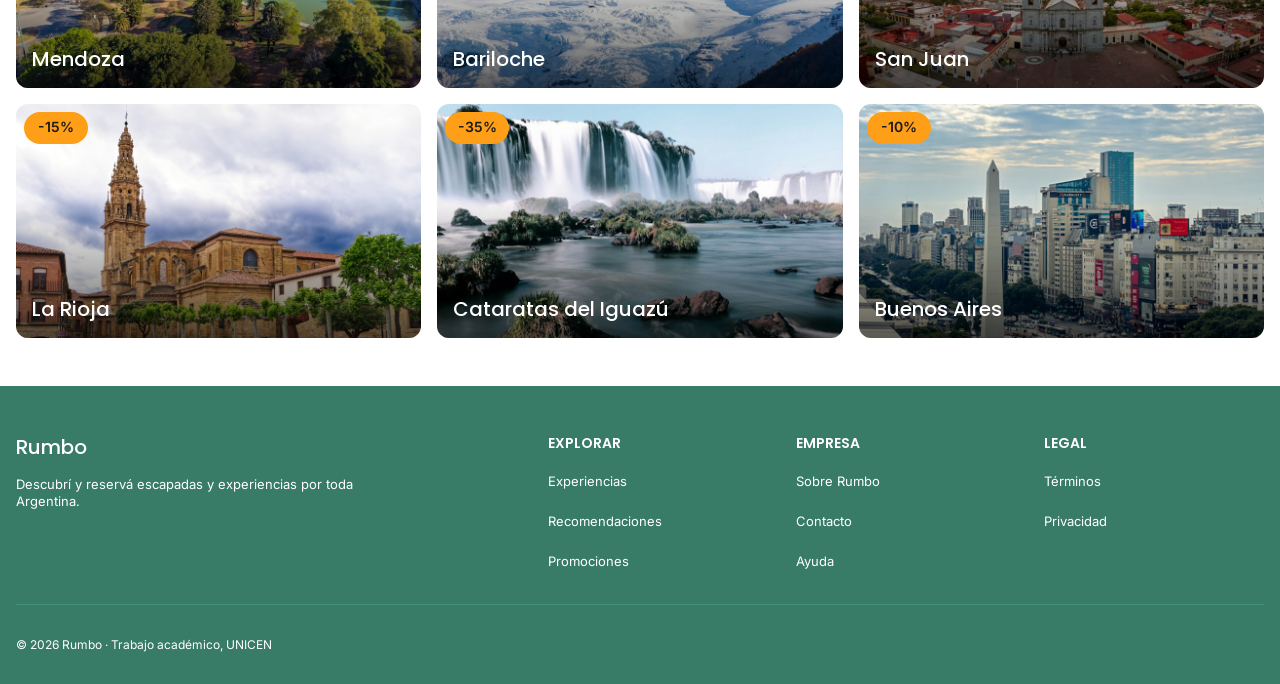
==== commit 52db0c68: "footer funcional" ====
--- a/index.html
+++ b/index.html
@@ -103,6 +103,7 @@
                   class="buscador__input"
                   id="fecha-buscador"
                   type="text"
+                  role="combobox"
                   placeholder="¿Qué día?"
                   readonly
                   autocomplete="off"
@@ -143,7 +144,7 @@
       >
         <div class="contenedor">
           <div class="seccion__encabezado">
-            <h3 id="titulo-destacadas">Experiencias destacadas</h3>
+            <h2 id="titulo-destacadas">Experiencias destacadas</h2>
             <div class="carrusel__controles">
               <button
                 class="carrusel__flecha"
@@ -173,7 +174,7 @@
       >
         <div class="contenedor">
           <div class="seccion__encabezado">
-            <h3 id="titulo-recomendaciones">Recomendaciones para vos</h3>
+            <h2 id="titulo-recomendaciones">Recomendaciones para vos</h2>
             <div class="carrusel__controles">
               <button
                 class="carrusel__flecha"
@@ -201,9 +202,9 @@
         aria-labelledby="titulo-promociones"
       >
         <div class="contenedor">
-          <h3 id="titulo-promociones" class="seccion__titulo">
+          <h2 id="titulo-promociones" class="seccion__titulo">
             Promociones de Temporada
-          </h3>
+          </h2>
           <div class="promos" data-lista="promociones"></div>
         </div>
       </section>
--- a/css/estilos.css
+++ b/css/estilos.css
@@ -1604,14 +1604,6 @@
    ============================================================= */
 
 @media (max-width: 767px) {
-  :root {
-    --input-size: 16px;
-  }
-
-  .ordenar select {
-    font-size: 16px;
-  }
-
   .contenedor {
     padding-inline: var(--esp-4);
   }
@@ -1628,7 +1620,7 @@
   .header__usuario {
     display: grid;
     place-items: center;
-    width: 24px; /* área táctil de 44 × 44 */
+    width: 24px;
     height: 24px;
   }
 
@@ -1646,25 +1638,25 @@
   .menu-cuenta {
     width: 200px;
     padding: var(--esp-2); /* 8 */
-    top: calc(100% + 10px); /* (64 del header − 44 del botón) / 2 */
   }
 
   .menu-cuenta a {
     min-height: 32px;
-    gap: var(--esp-2); /* 8, a confirmar en Figma */
-    padding: 0 var(--esp-2); /* 8, a confirmar en Figma */
+    gap: var(--esp-2);
+    font: var(--texto-tag);
   }
 
   .menu-cuenta__separador {
     margin: var(--esp-1) var(--esp-2); /* 4 arriba/abajo, 8 a los lados */
   }
 
-  /* Hero de 600 de alto */
   .hero {
-    min-height: 600px;
-    padding-top: var(--esp-3);
-    padding-bottom: var(--esp-4);
-    gap: var(--esp-5); /* el gap de 32 entre el título y el buscador */
+    display: flex;
+    flex-direction: column;
+    justify-content: space-between;
+    gap: var(--esp-3);
+    min-height: 450px;
+    padding-block: var(--esp-4);
   }
 
   .hero h1 {
@@ -1685,14 +1677,12 @@
 
   .buscador__campo {
     height: 47px;
-    padding-block: 0;
-    justify-content: center;
-  }
+    padding: 6px 12px;
+    gap: 0;
+  }
+
   .buscador .boton {
-    width: 100%;
-    height: 47px;
-    padding-block: 0;
-    flex-shrink: 0;
+    height: 50px;
   }
 
   .calendario {
@@ -1730,33 +1720,58 @@
     padding-bottom: var(--esp-5);
   }
 
-  /* Footer resumido de 124 de alto: sin las columnas de links */
-  .footer {
+.footer {
     padding-block: var(--esp-4);
-  }
-
-  .footer__columnas {
-    display: none;
+    text-align: center;
+  }
+
+  .footer__principal {
+    flex-direction: column;
+    align-items: center;
+    gap: var(--esp-3);
+    padding-bottom: 0;
   }
 
   .footer__logo {
     font: var(--texto-h5);
+    margin-bottom: var(--esp-1);
   }
 
   .footer__descripcion {
-    font: var(--texto-meta);
+    font: var(--texto-small);
     max-width: none;
   }
 
-  .footer__principal {
-    padding-bottom: 0;
+  .footer__columnas {
+    display: block;
+    padding-right: 0;
+  }
+
+  .footer__columnas > * {
+    width: auto;
+  }
+
+  .footer__columnas nav:not(:first-child),
+  .footer__titulo {
+    display: none;
+  }
+
+  .footer__lista {
+    flex-direction: row;
+    flex-wrap: wrap;
+    justify-content: center;
+    gap: var(--esp-2) var(--esp-4);
+  }
+
+  .footer a {
+    display: inline-block;
+    padding-block: var(--esp-1);
   }
 
   .footer__legal {
-    margin-top: var(--esp-2);
-    padding-top: 12px;
-  }
-}
+    margin-top: var(--esp-3);
+    padding-top: var(--esp-3);
+  }
 
 /* ===== 8. DETALLE ===== */
 /* El bloque mobile pasa a ser la sección 9 y sigue al final */
@@ -1957,7 +1972,7 @@
 .reserva__campo input {
   width: 100%;
   min-width: 0;
-  height: 40px;
+  min-height: 44px;
   padding: 0 var(--esp-3);
   border: 1px solid var(--borde-input);
   border-radius: var(--radio-m);
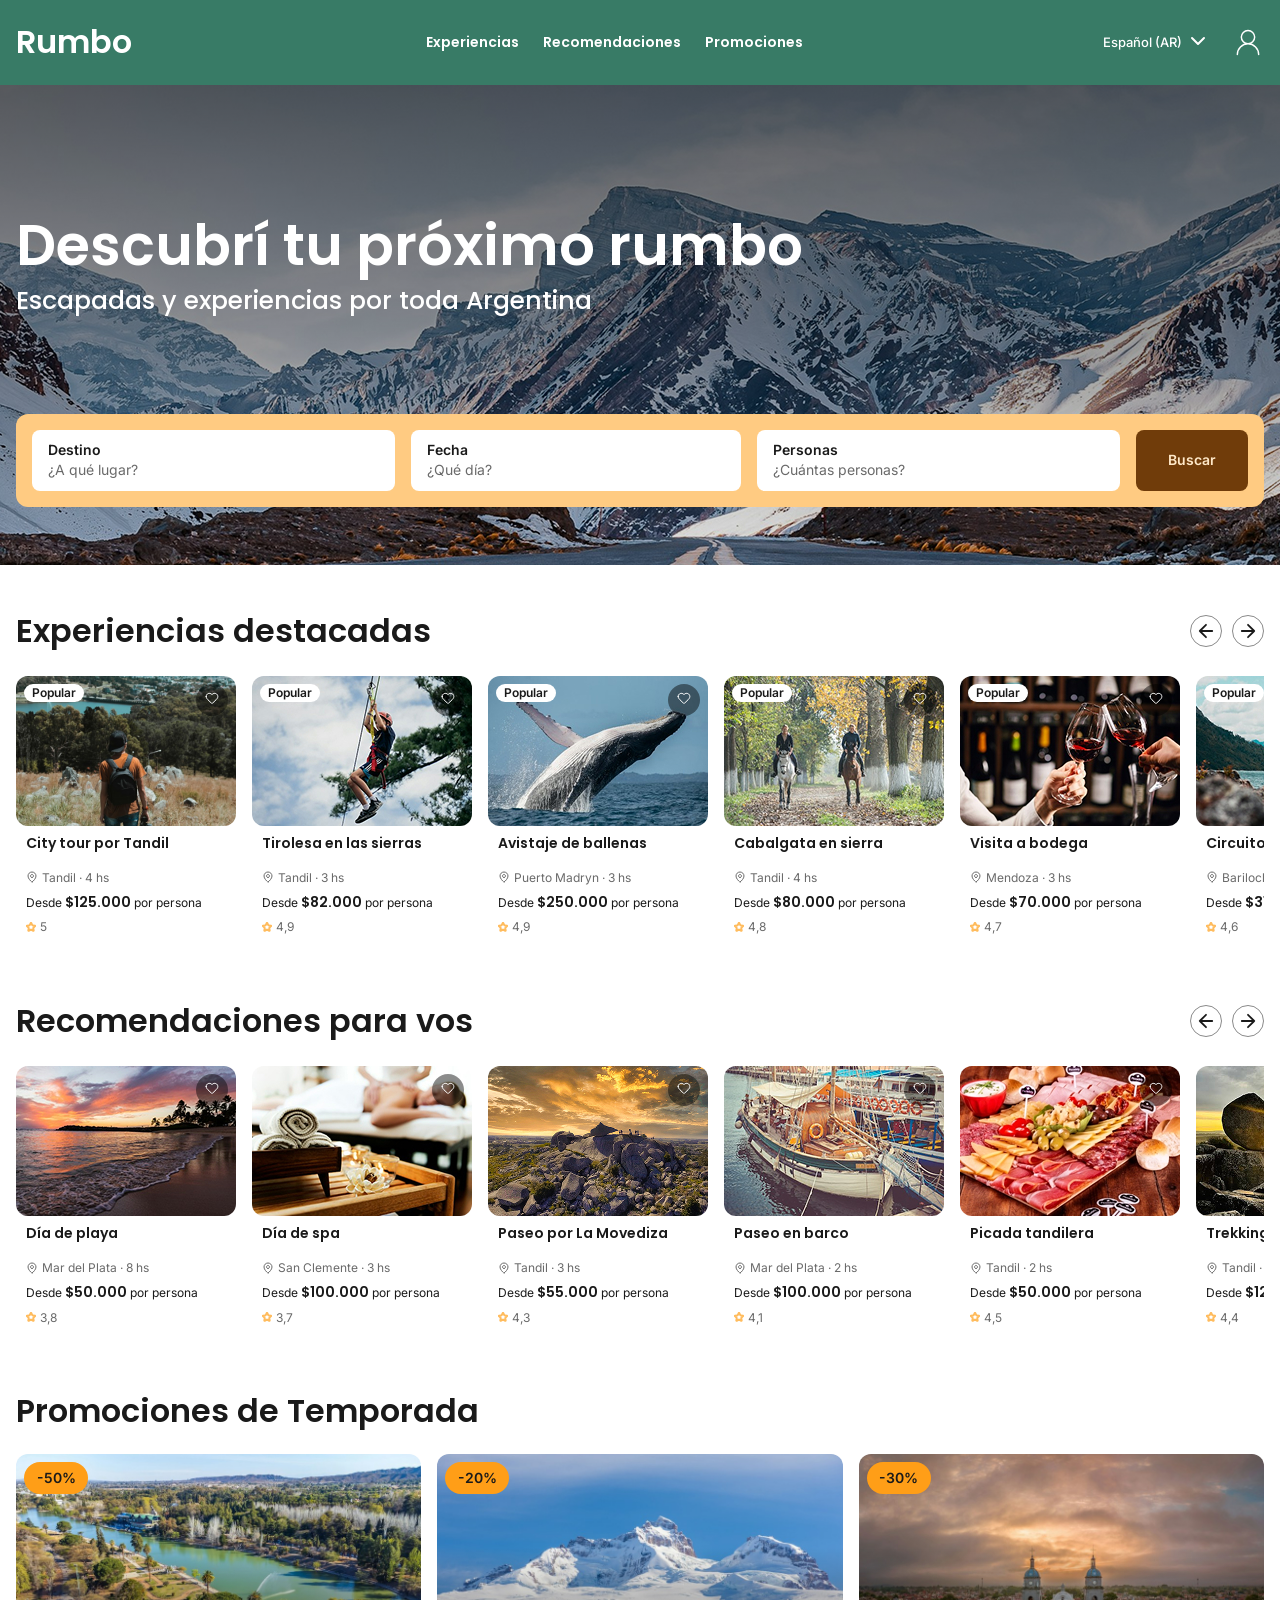
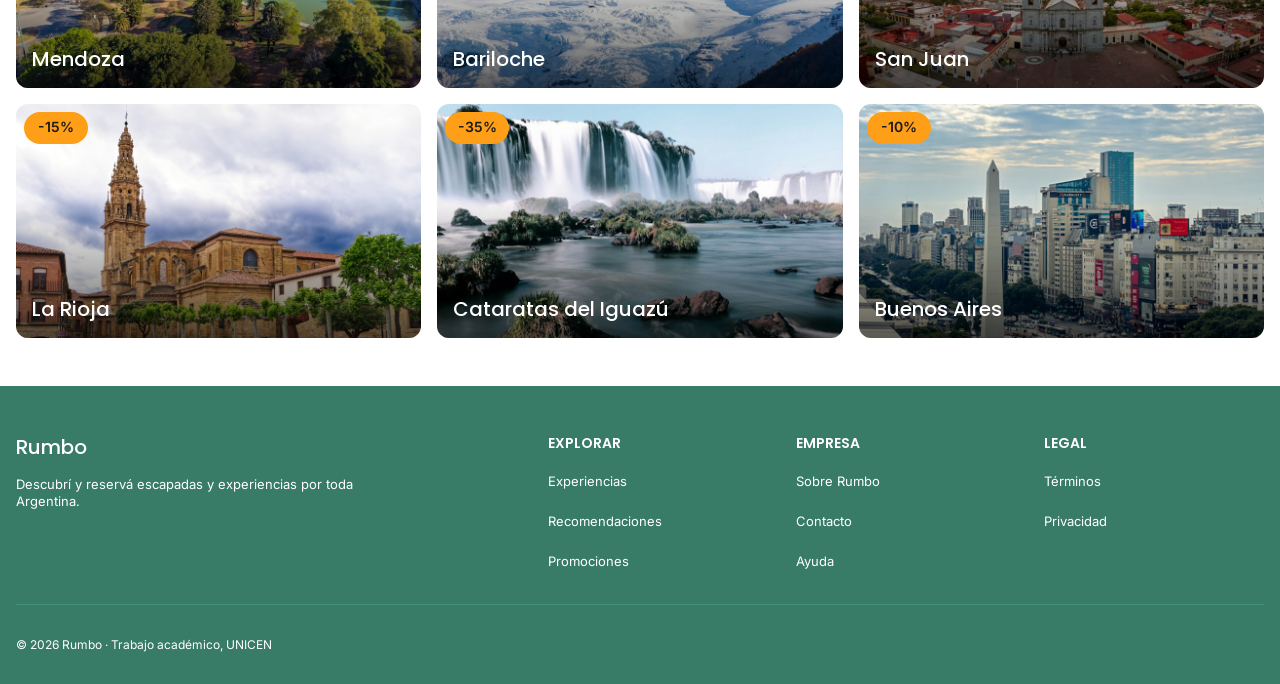
==== commit f9f170d8: "ajustes estéticos, card carrusel truncate" ====
--- a/index.html
+++ b/index.html
@@ -4,6 +4,7 @@
     <meta charset="UTF-8" />
     <meta name="viewport" content="width=device-width, initial-scale=1.0" />
     <title>Rumbo · Escapadas y experiencias</title>
+    <meta name="description" content="Rumbo: reservá escapadas y experiencias por toda Argentina. Buscá por destino, fecha y cantidad de personas." />
     <link rel="preconnect" href="https://fonts.googleapis.com" />
     <link rel="preconnect" href="https://fonts.gstatic.com" crossorigin />
     <link
@@ -123,7 +124,7 @@
             </div>
 
             <label class="buscador__campo">
-              <span class="buscador__etiqueta">Viajeros</span>
+              <span class="buscador__etiqueta">Personas</span>
               <input
                 class="buscador__input"
                 type="text"
--- a/css/estilos.css
+++ b/css/estilos.css
@@ -10,6 +10,11 @@
    4. BOTÓN
    5. CARD DE EXPERIENCIA
    6. HOME: hero, buscador, carrusel y promociones
+   7. EXPLORAR: filtros y resultados
+   8. DETALLE: ficha, galería, reserva fija, salidas y opiniones
+   9. RESERVA: formulario, resumen y modales
+   10. CUENTA: pestañas, viajes, preferencias y notificaciones
+   11. RESPONSIVE: mobile (menos de 768 px)
    ============================================================= */
 
 /* =============================================================
@@ -299,8 +304,8 @@
 }
 
 .footer__legal {
-  margin-top: var(--esp-5); /* 32 */
-  padding-top: var(--esp-5); /* 32 */
+  margin-top: var(--esp-5);
+  padding-top: var(--esp-5);
   border-top: 1px solid var(--color-primary-1);
   font: var(--texto-meta);
 }
@@ -415,6 +420,9 @@
 .card__titulo {
   min-height: 28px;
   font: var(--texto-h5);
+  white-space: nowrap;      
+  overflow: hidden;         
+  text-overflow: ellipsis;
 }
 
 .card__lugar,
@@ -473,7 +481,7 @@
 
 .hero {
   min-height: 480px;
-  padding-top: 130px; /* medidas del Figma (frame de 1440 × 480) */
+  padding-top: 130px;
   padding-bottom: 58px;
   color: var(--blanco);
   display: flex;
@@ -499,7 +507,6 @@
   font: var(--texto-h3);
 }
 
-/* Foco blanco: el hero es una foto oscurecida */
 .hero :focus-visible {
   outline-color: var(--blanco);
 }
@@ -595,7 +602,6 @@
   margin: 0;
 }
 
-/* El hero pone el foco en blanco; acá el fondo es blanco */
 .calendario :focus-visible {
   outline-color: var(--color-acento);
 }
@@ -639,7 +645,6 @@
   text-align: center;
 }
 
-/* Mes: 252 de ancho = 7 columnas de 36; gap 2 entre filas */
 .calendario__mes {
   display: flex;
   flex-direction: column;
@@ -691,6 +696,7 @@
   background: var(--color-primary);
   color: var(--blanco);
 }
+
 /* ----- Secciones ----- */
 
 .seccion {
@@ -744,7 +750,7 @@
 }
 
 .carrusel--arrastrando {
-  scroll-snap-type: none; /* sin snap mientras se arrastra, si no pelea con el gesto */
+  scroll-snap-type: none;
   cursor: grabbing;
   user-select: none;
 }
@@ -797,13 +803,13 @@
   left: var(--esp-2);
   display: grid;
   place-items: center;
-  min-width: 64px; /* 64 de ancho como piso, crece si el texto lo necesita */
+  min-width: 64px;
   height: 32px;
-  padding-inline: var(--esp-2); /* 8: aire a los costados */
+  padding-inline: var(--esp-2);
   border-radius: var(--radio-pill);
   background: var(--color-secundary-n3);
   color: var(--texto-principal);
-  font: var(--texto-btn); /* Label/Button */
+  font: var(--texto-btn);
   white-space: nowrap; /* no se parte en dos líneas */
 }
 
@@ -813,13 +819,15 @@
   font: var(--texto-h4);
 }
 
-/* ===== 7. EXPLORAR ===== */
+/* =============================================================
+   7. EXPLORAR: filtros y resultados
+   ============================================================= */
 
 .explorar {
   display: flex;
   flex-direction: column;
-  gap: var(--esp-5); /* 32 */
-  padding-block: var(--esp-5) var(--esp-6); /* 32 arriba, 64 abajo */
+  gap: var(--esp-5);
+  padding-block: var(--esp-5) var(--esp-6);
 }
 
 .explorar__titulo {
@@ -875,7 +883,7 @@
 .filtros fieldset {
   display: flex;
   flex-direction: column;
-  gap: var(--esp-2); /* 8 entre opciones */
+  gap: var(--esp-2);
   min-width: 0;
   margin: 0;
   padding: 0;
@@ -941,7 +949,490 @@
   align-content: flex-start;
 }
 
-/* ===== 9. RESERVA ===== */
+/* =============================================================
+   8. DETALLE: ficha, galería, reserva fija, salidas y opiniones
+   ============================================================= */
+
+.detalle {
+  padding-bottom: 0; /* pisa el main { padding-bottom } de la Home */
+}
+
+/* --- Contenido: migas, título, ubicación y datos --- */
+
+.detalle__contenido {
+  display: flex;
+  flex-direction: column;
+  gap: var(--esp-5);
+  padding-block: var(--esp-5);
+}
+
+.detalle__encabezado {
+  display: flex;
+  flex-direction: column;
+  gap: var(--esp-3);
+  padding-block: 10px;
+}
+
+.detalle__titulo {
+  display: flex;
+  justify-content: space-between;
+  align-items: flex-start;
+}
+
+.migas ol {
+  display: flex;
+  margin: 0;
+  padding: 0;
+  list-style: none;
+  font: var(--texto-body);
+}
+
+.migas li + li::before {
+  content: "·";
+  margin-inline: var(--esp-2);
+}
+
+.migas a {
+  color: inherit;
+  text-decoration: none;
+}
+
+.migas a:hover {
+  text-decoration: underline;
+}
+
+.detalle__ubicacion {
+  font: var(--texto-small);
+}
+
+.detalle__ubicacion svg {
+  width: 14px;
+  height: 14px;
+  vertical-align: -2px;
+  color: var(--color-secundary-n1);
+}
+
+.detalle__ubicacion svg,
+.detalle__ubicacion svg path {
+  fill: currentColor;
+}
+
+.detalle__favorito {
+  display: grid;
+  place-items: center;
+  width: 32px;
+  height: 32px;
+  border: 0;
+  background: none;
+  color: var(--texto-principal);
+  cursor: pointer;
+}
+
+.detalle__favorito svg {
+  width: 28px;
+  height: 28px;
+  fill: none;
+  stroke: currentColor;
+}
+
+.detalle__favorito[aria-pressed="true"] {
+  color: var(--favorito);
+}
+
+.detalle__favorito[aria-pressed="true"] svg {
+  fill: currentColor;
+}
+
+.detalle__datos {
+  display: flex;
+  flex-wrap: wrap;
+  gap: var(--esp-5);
+  margin: 0;
+  padding: 0;
+  list-style: none;
+  font: var(--texto-small);
+}
+
+.detalle__datos li {
+  display: flex;
+  align-items: center;
+  gap: var(--esp-2);
+}
+
+.detalle__datos svg {
+  width: 20px;
+  height: 20px;
+  color: var(--color-primary);
+}
+
+/* --- Galería: 380 de alto. Foto grande (636) y cuatro chicas (314 × 186) --- */
+
+.detalle__galeria {
+  display: grid;
+  grid-template-columns: repeat(2, minmax(0, 1fr));
+  grid-template-rows: minmax(0, 1fr);
+  gap: var(--esp-2);
+  height: 405px; 
+  padding-block: 10px;
+}
+
+.detalle__galeria img {
+  width: 100%;
+  height: 100%;
+  object-fit: cover;
+  border-radius: var(--radio-l);
+}
+
+.galeria__secundarias {
+  display: grid;
+  grid-template-columns: repeat(2, minmax(0, 1fr));
+  grid-template-rows: repeat(2, minmax(0, 1fr));
+  gap: var(--esp-2);
+  min-height: 0;
+}
+
+/* --- Columnas: información (izquierda) y reserva (derecha) --- */
+
+.detalle__columnas {
+  display: flex;
+  gap: var(--esp-6);
+  padding-top: var(--esp-5); 
+  padding-bottom: var(--esp-6);
+}
+
+.detalle__info {
+  display: flex;
+  flex-direction: column;
+  gap: var(--esp-5);
+  flex: 0 0 820px;
+  min-width: 0;
+}
+
+.detalle__reserva {
+  display: flex;
+  flex-direction: column;
+  gap: var(--esp-3);
+  flex: 1;
+  min-width: 0;
+  align-self: flex-start; /* sin esto se estira y el sticky no funciona */
+  position: sticky; /* queda fija al scrollear: borrá estas dos líneas si no la querés */
+  top: var(--esp-4);
+  padding: var(--esp-4);
+  background: var(--blanco);
+  border: 1px solid var(--borde);
+  border-radius: var(--radio-l);
+}
+
+.reserva__precio {
+  margin: 0;
+  font: var(--texto-body);
+}
+
+.reserva__precio strong {
+  font: var(--texto-h3);
+}
+
+.reserva__campos {
+  display: flex;
+  gap: var(--esp-3);
+}
+
+.reserva__campo {
+  flex: 1;
+  min-width: 0;
+}
+
+.reserva__campo input {
+  width: 100%;
+  min-width: 0;
+  min-height: 44px;
+  padding: 0 var(--esp-3);
+  border: 1px solid var(--borde-input);
+  border-radius: var(--radio-m);
+  font: var(--texto-input);
+  text-align: center;
+}
+
+.reserva__campo input::placeholder {
+  color: var(--texto-secundario);
+  opacity: 1;
+}
+
+.detalle__reserva .boton {
+  width: 100%;
+  height: 44px;
+  padding-block: 0;
+}
+
+.reserva__guardar {
+  gap: var(--esp-2);
+}
+
+.reserva__guardar svg {
+  width: 20px;
+  height: 20px;
+  color: var(--favorito);
+  fill: none;
+  stroke: currentColor;
+}
+
+.reserva__guardar[aria-pressed="true"] svg {
+  fill: currentColor;
+}
+
+.reserva__aviso {
+  margin: 0;
+  font: var(--texto-inputcap);
+  color: var(--texto-secundario);
+}
+
+/* Texto solo para lectores de pantalla (las etiquetas de los inputs) */
+.solo-lectores {
+  position: absolute;
+  width: 1px;
+  height: 1px;
+  margin: -1px;
+  padding: 0;
+  overflow: hidden;
+  clip: rect(0 0 0 0);
+  white-space: nowrap;
+  border: 0;
+}
+
+.detalle__seccion {
+  display: flex;
+  flex-direction: column;
+  padding-top: 16px;
+  gap: var(--esp-3); 
+}
+
+/* Línea divisoria arriba de cada sección menos la primera:
+   48 de espacio arriba (el gap) + línea + 48 de padding abajo */
+.detalle__seccion + .detalle__seccion {
+  padding-top: var(--esp-6);
+  border-top: 1px solid var(--borde);
+}
+
+.detalle__seccion h2 {
+  font: var(--texto-h3);
+}
+
+.detalle__seccion p,
+.detalle__lista {
+  font: var(--texto-body);
+}
+
+.detalle__lista {
+  display: flex;
+  flex-direction: column;
+  gap: var(--esp-2);
+  margin: 0;
+  padding-left: var(--esp-4);
+}
+
+.detalle__mapa {
+  width: 100%;
+  height: 400px;
+  border: 0;
+  border-radius: var(--radio-l);
+}
+
+.detalle__mapa img {
+  display: block;
+  width: 100%;
+  height: 280px;
+  object-fit: cover;
+  border-radius: var(--radio-l);
+}
+
+.detalle__mapa figcaption {
+  margin-top: var(--esp-1);
+  font: var(--texto-meta);
+  color: var(--texto-secundario);
+}
+
+/* --- Secciones amplias: Próximas salidas y Opiniones --- */
+
+.detalle__seccion--amplia {
+  gap: var(--esp-5); /* 32 entre cabecera y contenido */
+  padding-inline: 10px;
+}
+
+.detalle__cabecera {
+  display: flex;
+  flex-direction: column;
+  gap: var(--esp-3); /* 16, a confirmar en Figma */
+}
+
+.detalle__nota {
+  margin: 0;
+  font: var(--texto-body);
+  color: var(--texto-secundario);
+}
+
+/* --- Botón secundario (contorno verde) --- */
+
+.boton--secundario {
+  background: var(--blanco);
+  border: 1px solid var(--color-primary);
+  color: var(--color-primary);
+}
+
+.boton--secundario:hover {
+  background: var(--color-secundary-3);
+}
+
+.boton--secundario:focus-visible {
+  outline: 2px solid var(--color-acento); 
+  outline-offset: 2px;
+}
+
+.boton--secundario:disabled {
+  background: var(--fondo-disabled);
+  border-color: transparent;
+  color: var(--texto-secundario);
+  cursor: not-allowed;
+}
+
+.boton--chico {
+  padding: 12px var(--esp-4);
+}
+
+/* --- Próximas salidas --- */
+
+.salidas {
+  display: flex;
+  flex-direction: column;
+  gap: var(--esp-5);
+  margin: 0;
+  padding: 0;
+  list-style: none;
+}
+
+.salida {
+  display: flex;
+  justify-content: space-between;
+  align-items: center;
+  gap: var(--esp-4);
+  padding: var(--esp-3);
+  border: 1px solid var(--borde-input);
+  border-radius: var(--radio-l);
+}
+
+.salida > div {
+  display: flex;
+  flex-direction: column;
+  gap: var(--esp-1);
+  padding: 10px;
+}
+
+.salida p {
+  margin: 0;
+}
+
+.salida__fecha {
+  font: var(--texto-body);
+}
+
+.salida__cupos {
+  font: var(--texto-small);
+  color: var(--texto-secundario);
+}
+
+.salida .boton {
+  min-width: 201px;
+}
+
+/* --- Opiniones --- */
+
+.opiniones {
+  display: grid;
+  grid-template-columns: repeat(2, minmax(0, 378px));
+  gap: var(--esp-4);
+  margin: 0;
+  padding: 0;
+  list-style: none;
+}
+
+.opinion {
+  display: flex;
+  flex-direction: column;
+  gap: var(--esp-2);
+}
+
+.opinion__valoracion {
+  font: var(--texto-meta);
+  line-height: 20px; 
+  color: var(--texto-secundario);
+}
+
+.opinion p {
+  margin: 0;
+}
+
+.opinion__autor {
+  display: flex;
+  align-items: center;
+  gap: var(--esp-2);
+}
+
+.opinion__avatar {
+  width: 40px;
+  height: 40px;
+  border-radius: 50%;
+  object-fit: cover;
+}
+
+.opinion__nombre {
+  font: var(--texto-body);
+}
+
+.opinion__origen {
+  font: var(--texto-meta);
+  color: var(--texto-secundario);
+}
+
+.estrellas {
+  color: var(--color-primary);
+}
+
+.opinion__texto {
+  display: -webkit-box;
+  -webkit-line-clamp: 3;
+  line-clamp: 3; /* versión estándar, para compatibilidad */
+  -webkit-box-orient: vertical;
+  overflow: hidden;
+  font: var(--texto-body);
+}
+
+.opiniones__mas {
+  align-self: flex-start;
+}
+
+.salida--elegida {
+  border-color: var(--color-primary);
+  box-shadow: inset 0 0 0 1px var(--color-primary);
+}
+
+.reserva__campo input[readonly] {
+  cursor: pointer;
+}
+
+.reserva__error {
+  margin: 0;
+  padding-left: var(--esp-2);
+  border-left: 3px solid var(--favorito);
+  font: var(--texto-inputcap);
+  color: var(--texto-principal);
+}
+
+.detalle__vacio {
+  padding-block: var(--esp-6);
+}
+
+/* =============================================================
+   9. RESERVA: formulario, resumen y modales
+   ============================================================= */
 
 .pagina-reserva {
   padding-bottom: 0; /* pisa el main { padding-bottom } de la Home */
@@ -949,10 +1440,6 @@
 
 .pagina-reserva__encabezado {
   padding-block: var(--esp-5); /* 32 + título de 44 + 32 = 108 */
-}
-
-.pagina-reserva__encabezado h1 {
-  font: var(--texto-h1);
 }
 
 .pagina-reserva__columnas {
@@ -979,10 +1466,6 @@
   border-radius: var(--radio-l);
 }
 
-.formulario h2 {
-  font: var(--texto-h2);
-}
-
 .formulario__fila {
   display: grid;
   grid-template-columns: repeat(2, minmax(0, 1fr));
@@ -992,11 +1475,11 @@
 .campo {
   display: flex;
   flex-direction: column;
-  gap: var(--esp-1); /* 4 */
+  gap: var(--esp-1);
 }
 
 .campo label {
-  font: var(--texto-btn); /* Label/Button */
+  font: var(--texto-btn);
 }
 
 .campo input {
@@ -1010,7 +1493,7 @@
 }
 
 .campo input::placeholder {
-  font: var(--texto-inputcap); /* Label/Input-Caption */
+  font: var(--texto-inputcap); 
   color: var(--texto-secundario);
   opacity: 1;
 }
@@ -1219,7 +1702,7 @@
 }
 
 .modal__check svg {
-  width: 32px; /* estimado: ajustar con Figma */
+  width: 32px; 
   height: 32px;
 }
 
@@ -1241,7 +1724,7 @@
 }
 
 .modal__detalle {
-  font: var(--texto-h5); /* la línea en negrita: título · fecha · personas */
+  font: var(--texto-h5); 
 }
 
 .modal .boton {
@@ -1267,7 +1750,9 @@
   outline-offset: 2px;
 }
 
-/* ===== 10. CUENTA ===== */
+/* =============================================================
+   10. CUENTA: pestañas, viajes, preferencias y notificaciones
+   ============================================================= */
 
 .cuenta {
   padding-bottom: 0;
@@ -1389,7 +1874,7 @@
   display: flex;
   flex-direction: column;
   gap: var(--esp-2);
-  width: 140px; /* estimado: ajustar con la medida de Figma */
+  width: 140px; 
 }
 
 .viaje__acciones .boton {
@@ -1414,13 +1899,13 @@
 }
 
 .pregunta legend {
-  margin-bottom: var(--esp-2); /* 8 */
+  margin-bottom: var(--esp-2); 
   padding: 0;
   font: var(--texto-h4);
 }
 
 .pregunta__ayuda {
-  margin: 0 0 var(--esp-2); /* 8 */
+  margin: 0 0 var(--esp-2); 
   font: var(--texto-small);
   color: var(--texto-secundario);
 }
@@ -1428,7 +1913,7 @@
 .chips {
   display: flex;
   flex-wrap: wrap;
-  gap: var(--esp-2); /* 8 */
+  gap: var(--esp-2); 
 }
 
 .chip {
@@ -1488,7 +1973,7 @@
 .preferencias__acciones {
   display: flex;
   align-items: center;
-  gap: var(--esp-5); /* ~32, medido sobre el Figma */
+  gap: var(--esp-5); 
 }
 
 .guardado {
@@ -1600,7 +2085,7 @@
 }
 
 /* =============================================================
-   7. RESPONSIVE: mobile (menos de 768 px, frame de Figma de 390)
+   11. RESPONSIVE: mobile (menos de 768 px, frame de Figma de 390)
    ============================================================= */
 
 @media (max-width: 767px) {
@@ -1618,8 +2103,6 @@
   }
 
   .header__usuario {
-    display: grid;
-    place-items: center;
     width: 24px;
     height: 24px;
   }
@@ -1637,7 +2120,6 @@
 
   .menu-cuenta {
     width: 200px;
-    padding: var(--esp-2); /* 8 */
   }
 
   .menu-cuenta a {
@@ -1647,13 +2129,10 @@
   }
 
   .menu-cuenta__separador {
-    margin: var(--esp-1) var(--esp-2); /* 4 arriba/abajo, 8 a los lados */
+    margin: var(--esp-1) var(--esp-2);
   }
 
   .hero {
-    display: flex;
-    flex-direction: column;
-    justify-content: space-between;
     gap: var(--esp-3);
     min-height: 450px;
     padding-block: var(--esp-4);
@@ -1720,540 +2199,67 @@
     padding-bottom: var(--esp-5);
   }
 
-.footer {
+  .footer {
     padding-block: var(--esp-4);
-    text-align: center;
   }
 
   .footer__principal {
     flex-direction: column;
-    align-items: center;
-    gap: var(--esp-3);
+    align-items: stretch;
+    gap: var(--esp-4);
     padding-bottom: 0;
   }
 
   .footer__logo {
-    font: var(--texto-h5);
     margin-bottom: var(--esp-1);
   }
 
   .footer__descripcion {
-    font: var(--texto-small);
     max-width: none;
   }
 
   .footer__columnas {
     display: block;
-    padding-right: 0;
+    padding: var(--esp-4) 0 0;
+    border-top: 1px solid var(--color-primary-1);
   }
 
   .footer__columnas > * {
     width: auto;
   }
 
-  .footer__columnas nav:not(:first-child),
+  .footer__columnas nav:not(:first-child) {
+    display: none;
+  }
+
   .footer__titulo {
-    display: none;
+    font: var(--texto-tag);
+    margin-bottom: var(--esp-1);
   }
 
   .footer__lista {
-    flex-direction: row;
-    flex-wrap: wrap;
-    justify-content: center;
-    gap: var(--esp-2) var(--esp-4);
+    gap: 0;
   }
 
   .footer a {
-    display: inline-block;
-    padding-block: var(--esp-1);
+    display: flex;
+    justify-content: space-between;
+    align-items: center;
+    min-height: 44px;
+  }
+
+  .footer__lista a::after {
+    content: "";
+    width: 7px;
+    height: 7px;
+    margin-right: var(--esp-1);
+    border-top: 2px solid currentColor;
+    border-right: 2px solid currentColor;
+    transform: rotate(45deg);
   }
 
   .footer__legal {
-    margin-top: var(--esp-3);
-    padding-top: var(--esp-3);
-  }
-
-/* ===== 8. DETALLE ===== */
-/* El bloque mobile pasa a ser la sección 9 y sigue al final */
-
-.detalle {
-  padding-bottom: 0; /* pisa el main { padding-bottom } de la Home */
-}
-
-/* --- Contenido: migas, título, ubicación y datos --- */
-
-.detalle__contenido {
-  display: flex;
-  flex-direction: column;
-  gap: var(--esp-5); /* 32 */
-  padding-block: var(--esp-5);
-}
-
-.detalle__encabezado {
-  display: flex;
-  flex-direction: column;
-  gap: var(--esp-3); /* 16 entre migas, título y ubicación */
-  padding-block: 10px;
-}
-
-.detalle__titulo {
-  display: flex;
-  justify-content: space-between;
-  align-items: flex-start;
-}
-
-.migas ol {
-  display: flex;
-  margin: 0;
-  padding: 0;
-  list-style: none;
-  font: var(--texto-body);
-}
-
-.migas li + li::before {
-  content: "·";
-  margin-inline: var(--esp-2);
-}
-
-.migas a {
-  color: inherit;
-  text-decoration: none;
-}
-
-.migas a:hover {
-  text-decoration: underline;
-}
-
-.detalle__titulo h1 {
-  font: var(--texto-h1);
-}
-
-.detalle__ubicacion {
-  font: var(--texto-small);
-}
-
-.detalle__ubicacion svg {
-  width: 14px;
-  height: 14px;
-  vertical-align: -2px;
-  color: var(--color-secundary-n1);
-}
-
-.detalle__ubicacion svg,
-.detalle__ubicacion svg path {
-  fill: currentColor;
-}
-
-.detalle__favorito {
-  display: grid;
-  place-items: center;
-  width: 32px;
-  height: 32px;
-  border: 0;
-  background: none;
-  color: var(--texto-principal);
-  cursor: pointer;
-}
-
-.detalle__favorito svg {
-  width: 28px;
-  height: 28px;
-  fill: none;
-  stroke: currentColor;
-}
-
-.detalle__favorito[aria-pressed="true"] {
-  color: var(--favorito);
-}
-
-.detalle__favorito[aria-pressed="true"] svg {
-  fill: currentColor;
-}
-
-.detalle__datos {
-  display: flex;
-  flex-wrap: wrap;
-  gap: var(--esp-5);
-  margin: 0;
-  padding: 0;
-  list-style: none;
-  font: var(--texto-small);
-}
-
-.detalle__datos li {
-  display: flex;
-  align-items: center;
-  gap: var(--esp-2);
-}
-
-.detalle__datos svg {
-  width: 20px;
-  height: 20px;
-  color: var(--color-primary);
-}
-
-/* --- Galería: 380 de alto. Foto grande (636) y cuatro chicas (314 × 186) --- */
-
-.detalle__galeria {
-  display: grid;
-  grid-template-columns: repeat(2, minmax(0, 1fr));
-  grid-template-rows: minmax(0, 1fr);
-  gap: var(--esp-2);
-  height: 405px; /* 385 de fotos + 10 de padding arriba y abajo */
-  padding-block: 10px;
-}
-
-.detalle__galeria img {
-  width: 100%;
-  height: 100%;
-  object-fit: cover;
-  border-radius: var(--radio-l);
-}
-
-.galeria__secundarias {
-  display: grid;
-  grid-template-columns: repeat(2, minmax(0, 1fr));
-  grid-template-rows: repeat(2, minmax(0, 1fr));
-  gap: var(--esp-2);
-  min-height: 0;
-}
-
-/* --- Columnas: información (izquierda) y reserva (derecha) --- */
-
-.detalle__columnas {
-  display: flex;
-  gap: var(--esp-6);
-  padding-top: var(--esp-5); /* 32 de respiro debajo de la galería */
-  padding-bottom: var(--esp-6); /* 64 */
-}
-
-.detalle__info {
-  display: flex;
-  flex-direction: column;
-  gap: var(--esp-5);
-  flex: 0 0 820px;
-  min-width: 0;
-}
-
-.detalle__reserva {
-  display: flex;
-  flex-direction: column;
-  gap: var(--esp-3);
-  flex: 1;
-  min-width: 0;
-  align-self: flex-start; /* sin esto se estira y el sticky no funciona */
-  position: sticky; /* queda fija al scrollear: borrá estas dos líneas si no la querés */
-  top: var(--esp-4);
-  padding: var(--esp-4);
-  background: var(--blanco);
-  border: 1px solid var(--borde);
-  border-radius: var(--radio-l);
-}
-
-.reserva__precio {
-  margin: 0;
-  font: var(--texto-body);
-}
-
-.reserva__precio strong {
-  font: var(--texto-h3);
-}
-
-.reserva__campos {
-  display: flex;
-  gap: var(--esp-3);
-}
-
-.reserva__campo {
-  flex: 1;
-  min-width: 0;
-}
-
-.reserva__campo input {
-  width: 100%;
-  min-width: 0;
-  min-height: 44px;
-  padding: 0 var(--esp-3);
-  border: 1px solid var(--borde-input);
-  border-radius: var(--radio-m);
-  font: var(--texto-input);
-  text-align: center;
-}
-
-.reserva__campo input::placeholder {
-  color: var(--texto-secundario);
-  opacity: 1;
-}
-
-.detalle__reserva .boton {
-  width: 100%;
-  height: 44px;
-  padding-block: 0;
-}
-
-.reserva__guardar {
-  gap: var(--esp-2);
-}
-
-.reserva__guardar svg {
-  width: 20px;
-  height: 20px;
-  color: var(--favorito);
-  fill: none;
-  stroke: currentColor;
-}
-
-.reserva__guardar[aria-pressed="true"] svg {
-  fill: currentColor;
-}
-
-.reserva__aviso {
-  margin: 0;
-  font: var(--texto-inputcap);
-  color: var(--texto-secundario);
-}
-
-/* Texto solo para lectores de pantalla (las etiquetas de los inputs) */
-.solo-lectores {
-  position: absolute;
-  width: 1px;
-  height: 1px;
-  margin: -1px;
-  padding: 0;
-  overflow: hidden;
-  clip: rect(0 0 0 0);
-  white-space: nowrap;
-  border: 0;
-}
-
-.detalle__seccion {
-  display: flex;
-  flex-direction: column;
-  padding-top: 16px;
-  gap: var(--esp-3); /* 16 entre título y contenido */
-}
-
-/* Línea divisoria arriba de cada sección menos la primera:
-   48 de espacio arriba (el gap) + línea + 48 de padding abajo */
-.detalle__seccion + .detalle__seccion {
-  padding-top: var(--esp-6);
-  border-top: 1px solid var(--borde);
-}
-
-.detalle__seccion h2 {
-  font: var(--texto-h3);
-}
-
-.detalle__seccion p,
-.detalle__lista {
-  font: var(--texto-body);
-}
-
-.detalle__lista {
-  display: flex;
-  flex-direction: column;
-  gap: var(--esp-2);
-  margin: 0;
-  padding-left: var(--esp-4);
-}
-
-.detalle__mapa {
-  width: 100%;
-  height: 400px;
-  border: 0;
-  border-radius: var(--radio-l);
-}
-
-.detalle__mapa img {
-  display: block;
-  width: 100%;
-  height: 280px;
-  object-fit: cover;
-  border-radius: var(--radio-l);
-}
-
-.detalle__mapa figcaption {
-  margin-top: var(--esp-1);
-  font: var(--texto-meta);
-  color: var(--texto-secundario);
-}
-
-/* --- Secciones amplias: Próximas salidas y Opiniones --- */
-
-.detalle__seccion--amplia {
-  gap: var(--esp-5); /* 32 entre cabecera y contenido */
-  padding-inline: 10px;
-}
-
-.detalle__cabecera {
-  display: flex;
-  flex-direction: column;
-  gap: var(--esp-3); /* 16, a confirmar en Figma */
-}
-
-.detalle__nota {
-  margin: 0;
-  font: var(--texto-body);
-  color: var(--texto-secundario);
-}
-
-/* --- Botón secundario (contorno verde) --- */
-
-.boton--secundario {
-  background: var(--blanco);
-  border: 1px solid var(--color-primary);
-  color: var(--color-primary);
-}
-
-.boton--secundario:hover {
-  background: var(--color-secundary-3);
-}
-
-.boton--secundario:focus-visible {
-  outline: 2px solid var(--color-acento); /* el foco blanco del .boton no se vería sobre fondo blanco */
-  outline-offset: 2px;
-}
-
-.boton--secundario:disabled {
-  background: var(--fondo-disabled);
-  border-color: transparent;
-  color: var(--texto-secundario);
-  cursor: not-allowed;
-}
-
-.boton--chico {
-  padding: 12px var(--esp-4);
-}
-
-/* --- Próximas salidas --- */
-
-.salidas {
-  display: flex;
-  flex-direction: column;
-  gap: var(--esp-5);
-  margin: 0;
-  padding: 0;
-  list-style: none;
-}
-
-.salida {
-  display: flex;
-  justify-content: space-between;
-  align-items: center;
-  gap: var(--esp-4);
-  padding: var(--esp-3);
-  border: 1px solid var(--borde-input);
-  border-radius: var(--radio-l);
-}
-
-.salida > div {
-  /* bloque de texto: gap 4, padding 10 */
-  display: flex;
-  flex-direction: column;
-  gap: var(--esp-1);
-  padding: 10px;
-}
-
-.salida p {
-  margin: 0;
-}
-
-.salida__fecha {
-  font: var(--texto-body);
-}
-
-.salida__cupos {
-  font: var(--texto-small);
-  color: var(--texto-secundario);
-}
-
-.salida .boton {
-  min-width: 201px;
-}
-
-/* --- Opiniones --- */
-
-.opiniones {
-  display: grid;
-  grid-template-columns: repeat(2, minmax(0, 378px));
-  gap: var(--esp-4);
-  margin: 0;
-  padding: 0;
-  list-style: none;
-}
-
-.opinion {
-  display: flex;
-  flex-direction: column;
-  gap: var(--esp-2);
-}
-
-.opinion__valoracion {
-  font: var(--texto-meta);
-  line-height: 20px; /* con esto la reseña mide 148 */
-  color: var(--texto-secundario);
-}
-
-.opinion p {
-  margin: 0;
-}
-
-.opinion__autor {
-  display: flex;
-  align-items: center;
-  gap: var(--esp-2);
-}
-
-.opinion__avatar {
-  width: 40px;
-  height: 40px;
-  border-radius: 50%;
-  object-fit: cover;
-}
-
-.opinion__nombre {
-  font: var(--texto-body);
-}
-
-.opinion__origen {
-  font: var(--texto-meta);
-  color: var(--texto-secundario);
-}
-
-.estrellas {
-  color: var(--color-primary);
-}
-
-.opinion__texto {
-  display: -webkit-box;
-  -webkit-line-clamp: 3;
-  line-clamp: 3; /* versión estándar, para compatibilidad */
-  -webkit-box-orient: vertical;
-  overflow: hidden;
-  font: var(--texto-body);
-}
-
-.opiniones__mas {
-  align-self: flex-start;
-}
-
-.salida--elegida {
-  border-color: var(--color-primary);
-  box-shadow: inset 0 0 0 1px var(--color-primary);
-}
-
-.reserva__campo input[readonly] {
-  cursor: pointer;
-}
-
-.reserva__error {
-  margin: 0;
-  padding-left: var(--esp-2);
-  border-left: 3px solid var(--favorito);
-  font: var(--texto-inputcap);
-  color: var(--texto-principal);
-}
-
-.detalle__vacio {
-  padding-block: var(--esp-6);
-}
+    margin-top: var(--esp-4);
+    padding-top: var(--esp-4);
+  }
+}
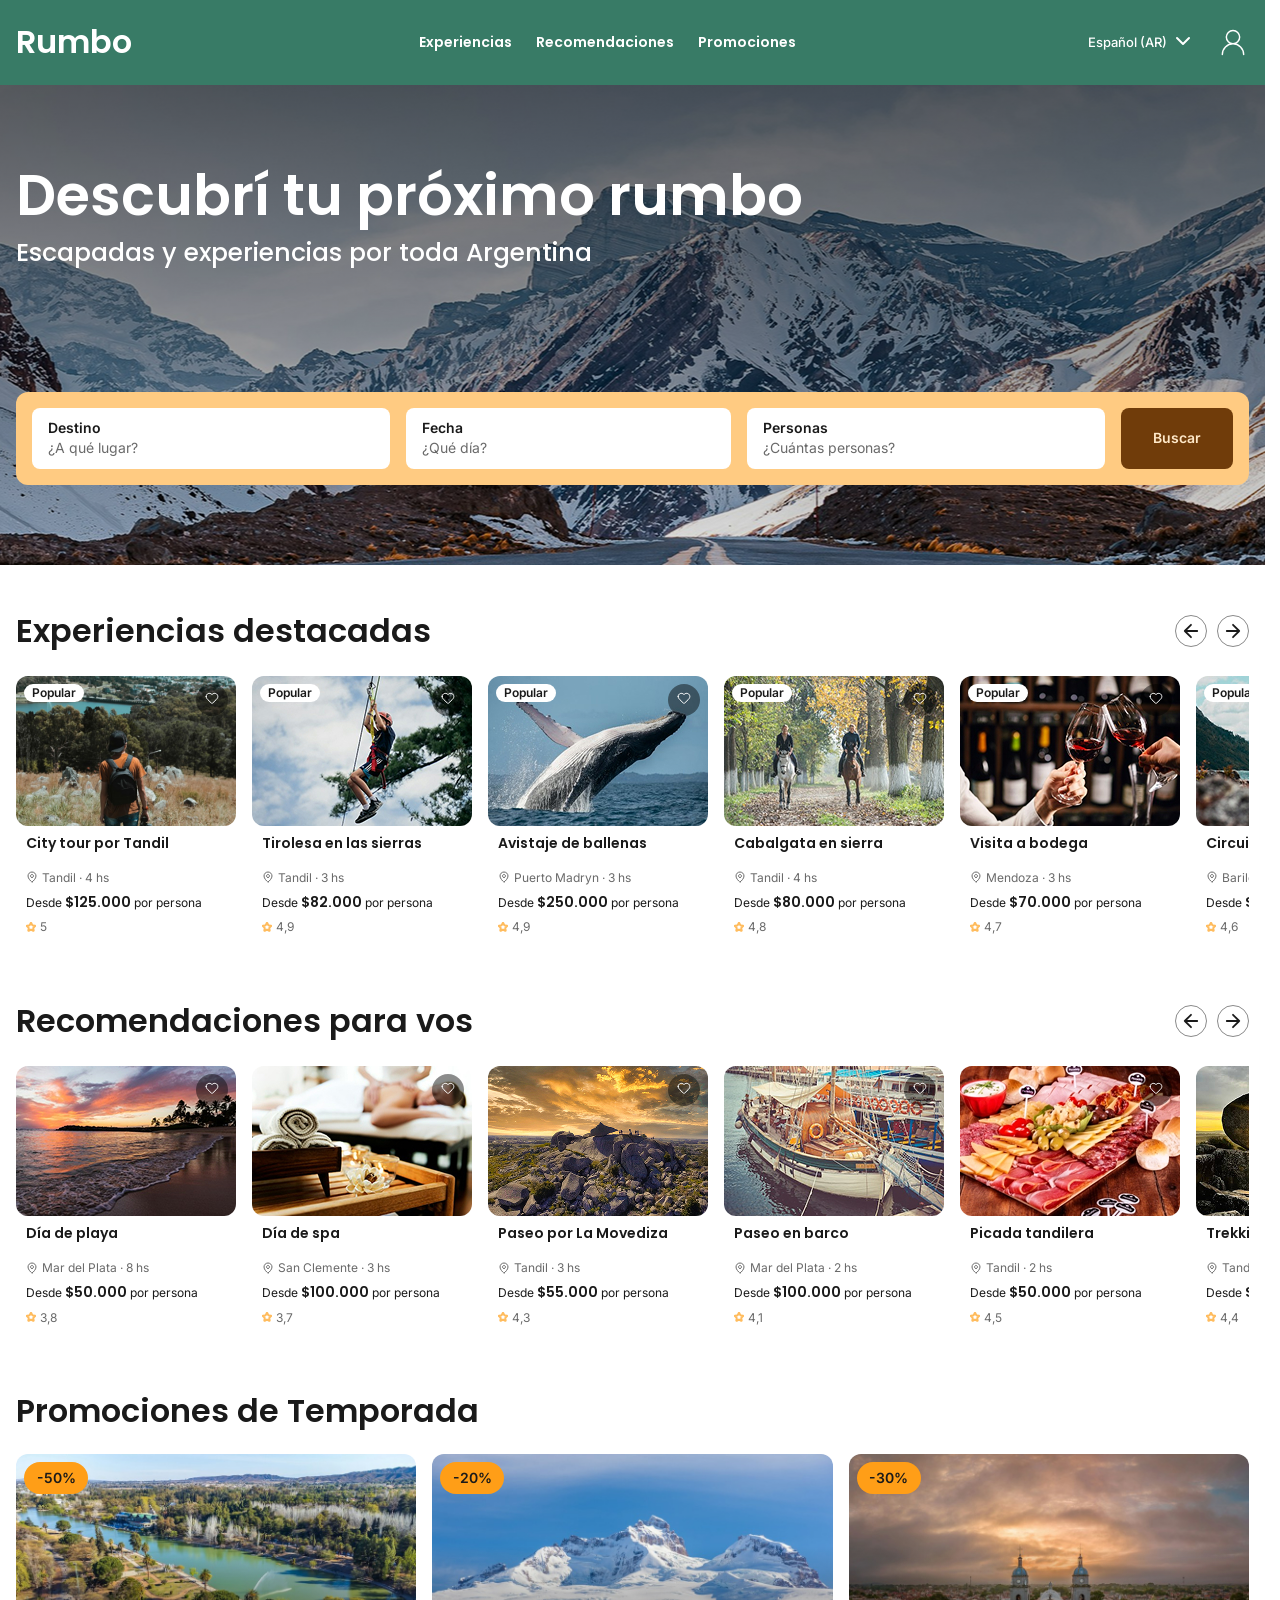
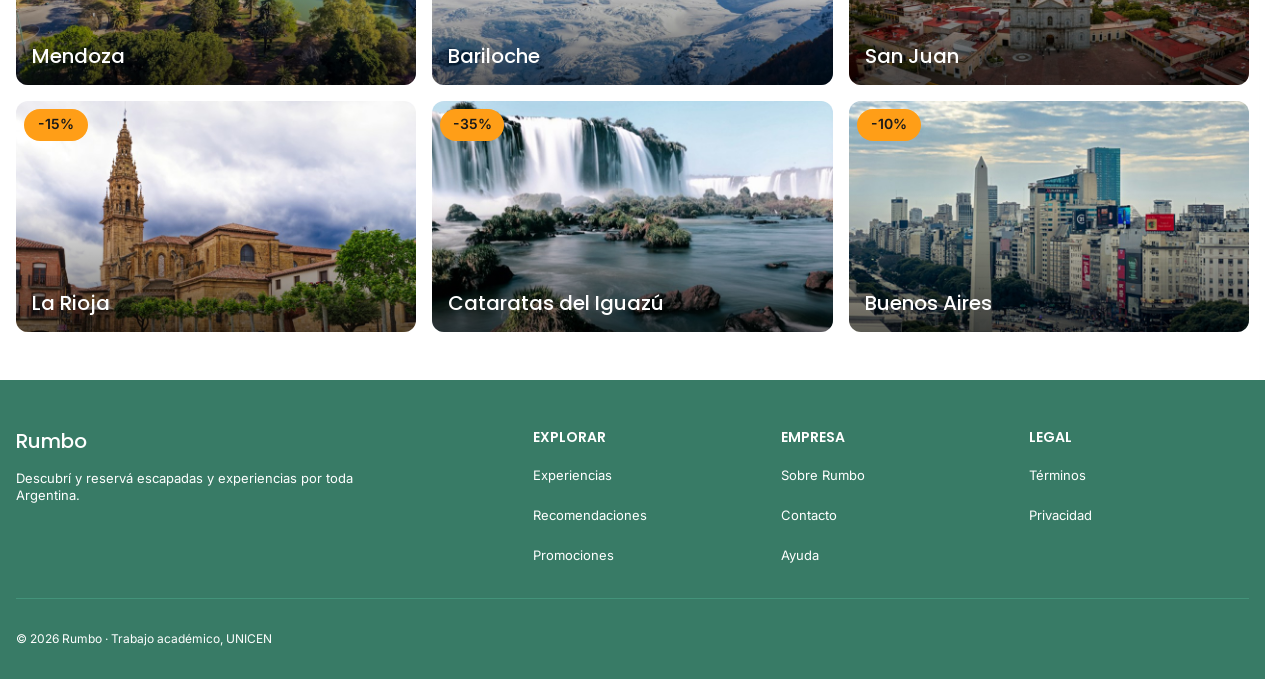
==== commit ba8a8ecf: "Readme.md" ====
--- a/index.html
+++ b/index.html
@@ -43,12 +43,12 @@
             <ul class="menu-cuenta" id="menu-cuenta" hidden>
               <li>
                 <a href="cuenta.html#guardados"
-                  ><span data-icono="guardados"></span>Viajes guardados</a
+                  ><span data-icono="guardados"></span>Experiencias guardadas</a
                 >
               </li>
               <li>
                 <a href="cuenta.html#proximos"
-                  ><span data-icono="proximos"></span>Próximos viajes</a
+                  ><span data-icono="proximos"></span>Reservas confirmadas</a
                 >
               </li>
               <li>
@@ -128,7 +128,10 @@
               <input
                 class="buscador__input"
                 type="text"
-                name="viajeros"
+                name="personas"
+                inputmode="numeric"
+                pattern="[0-9]*"
+                maxlength="2"
                 placeholder="¿Cuántas personas?"
               />
             </label>
--- a/css/estilos.css
+++ b/css/estilos.css
@@ -13,7 +13,7 @@
    7. EXPLORAR: filtros y resultados
    8. DETALLE: ficha, galería, reserva fija, salidas y opiniones
    9. RESERVA: formulario, resumen y modales
-   10. CUENTA: pestañas, viajes, preferencias y notificaciones
+   10. CUENTA: pestañas, experiencias, preferencias y notificaciones
    11. RESPONSIVE: mobile (menos de 768 px)
    ============================================================= */
 
@@ -43,6 +43,10 @@
   display: block;
 }
 
+html {
+  scrollbar-gutter: stable;
+}
+
 /* ===== Texto base ===== */
 
 body {
@@ -52,6 +56,13 @@
   font-weight: var(--body-peso);
   color: var(--texto-principal);
   background: var(--blanco);
+
+  /* Footer siempre abajo, aunque la página sea corta */
+  min-height: 100vh;
+  min-height: 100dvh;
+  display: flex;
+  flex-direction: column;
+
 }
 
 h1,
@@ -89,6 +100,7 @@
 }
 
 main {
+  flex: 1;
   padding-bottom: var(--esp-6);
 }
 
@@ -420,8 +432,8 @@
 .card__titulo {
   min-height: 28px;
   font: var(--texto-h5);
-  white-space: nowrap;      
-  overflow: hidden;         
+  white-space: nowrap;
+  overflow: hidden;
   text-overflow: ellipsis;
 }
 
@@ -481,8 +493,8 @@
 
 .hero {
   min-height: 480px;
-  padding-top: 130px;
-  padding-bottom: 58px;
+  padding-block: 80px;
+  gap: 12px;
   color: var(--blanco);
   display: flex;
   flex-direction: column;
@@ -495,7 +507,10 @@
       rgba(0, 0, 0, 0.4) 50%,
       rgba(0, 0, 0, 0.1) 100%
     ),
-    url("../img/hero-quebrada.jpg") center / cover no-repeat;
+    url("../img/hero-desktop.jpg") center / cover no-repeat;
+  background-position:
+    0 0,
+    center 100%;
 }
 
 .hero h1 {
@@ -503,7 +518,7 @@
 }
 
 .hero__subtitulo {
-  margin-top: 10px;
+  margin-top: 12px;
   font: var(--texto-h3);
 }
 
@@ -535,8 +550,8 @@
 }
 
 .buscador__campo:focus-within {
-  outline: 2px solid var(--color-acento);
-  outline-offset: 2px;
+  outline: 2px solid var(--color-primary);
+  outline-offset: 0px;
 }
 
 .buscador__etiqueta {
@@ -695,6 +710,20 @@
 .calendario__dia--elegido {
   background: var(--color-primary);
   color: var(--blanco);
+}
+
+/* Variante compacta (Explorar): mismo buscador, menos espacio */
+.buscador--compacto {
+  gap: var(--esp-2); /* 8 */
+  padding: var(--esp-2);
+}
+
+.buscador--compacto .buscador__campo {
+  padding: 8px 14px;
+}
+
+.buscador--compacto .boton {
+  padding: 12px var(--esp-4); /* 12 y 24 */
 }
 
 /* ----- Secciones ----- */
@@ -1072,7 +1101,7 @@
   grid-template-columns: repeat(2, minmax(0, 1fr));
   grid-template-rows: minmax(0, 1fr);
   gap: var(--esp-2);
-  height: 405px; 
+  height: 405px;
   padding-block: 10px;
 }
 
@@ -1096,7 +1125,7 @@
 .detalle__columnas {
   display: flex;
   gap: var(--esp-6);
-  padding-top: var(--esp-5); 
+  padding-top: var(--esp-5);
   padding-bottom: var(--esp-6);
 }
 
@@ -1203,7 +1232,7 @@
   display: flex;
   flex-direction: column;
   padding-top: 16px;
-  gap: var(--esp-3); 
+  gap: var(--esp-3);
 }
 
 /* Línea divisoria arriba de cada sección menos la primera:
@@ -1283,7 +1312,7 @@
 }
 
 .boton--secundario:focus-visible {
-  outline: 2px solid var(--color-acento); 
+  outline: 2px solid var(--color-acento);
   outline-offset: 2px;
 }
 
@@ -1362,7 +1391,7 @@
 
 .opinion__valoracion {
   font: var(--texto-meta);
-  line-height: 20px; 
+  line-height: 20px;
   color: var(--texto-secundario);
 }
 
@@ -1493,7 +1522,7 @@
 }
 
 .campo input::placeholder {
-  font: var(--texto-inputcap); 
+  font: var(--texto-inputcap);
   color: var(--texto-secundario);
   opacity: 1;
 }
@@ -1702,7 +1731,7 @@
 }
 
 .modal__check svg {
-  width: 32px; 
+  width: 32px;
   height: 32px;
 }
 
@@ -1724,7 +1753,7 @@
 }
 
 .modal__detalle {
-  font: var(--texto-h5); 
+  font: var(--texto-h5);
 }
 
 .modal .boton {
@@ -1750,8 +1779,16 @@
   outline-offset: 2px;
 }
 
+.campo input:focus-visible:not([aria-invalid="true"]),
+.reserva__campo input:focus-visible,
+.filtros__precio input:focus-visible {
+  outline: none;
+  border-color: var(--color-primary);
+  box-shadow: inset 0 0 0 1px var(--color-primary); /* borde de 2 px sin mover el diseño */
+}
+
 /* =============================================================
-   10. CUENTA: pestañas, viajes, preferencias y notificaciones
+   10. CUENTA: pestañas, experiencias, preferencias y notificaciones
    ============================================================= */
 
 .cuenta {
@@ -1798,7 +1835,7 @@
   color: var(--color-primary);
 }
 
-/* --- Viajes guardados: 5 columnas de 220 con gap 45 = 1280 --- */
+/* --- Experiencias guardadas: 5 columnas de 220 con gap 45 = 1280 --- */
 
 .cuenta__grilla {
   display: grid;
@@ -1815,7 +1852,7 @@
   font: var(--texto-body);
 }
 
-/* --- Próximos viajes --- */
+/* --- Reservas confirmadas --- */
 
 .cuenta__lista {
   display: flex;
@@ -1874,7 +1911,7 @@
   display: flex;
   flex-direction: column;
   gap: var(--esp-2);
-  width: 140px; 
+  width: 140px;
 }
 
 .viaje__acciones .boton {
@@ -1899,13 +1936,13 @@
 }
 
 .pregunta legend {
-  margin-bottom: var(--esp-2); 
+  margin-bottom: var(--esp-2);
   padding: 0;
   font: var(--texto-h4);
 }
 
 .pregunta__ayuda {
-  margin: 0 0 var(--esp-2); 
+  margin: 0 0 var(--esp-2);
   font: var(--texto-small);
   color: var(--texto-secundario);
 }
@@ -1913,7 +1950,7 @@
 .chips {
   display: flex;
   flex-wrap: wrap;
-  gap: var(--esp-2); 
+  gap: var(--esp-2);
 }
 
 .chip {
@@ -1973,7 +2010,7 @@
 .preferencias__acciones {
   display: flex;
   align-items: center;
-  gap: var(--esp-5); 
+  gap: var(--esp-5);
 }
 
 .guardado {
